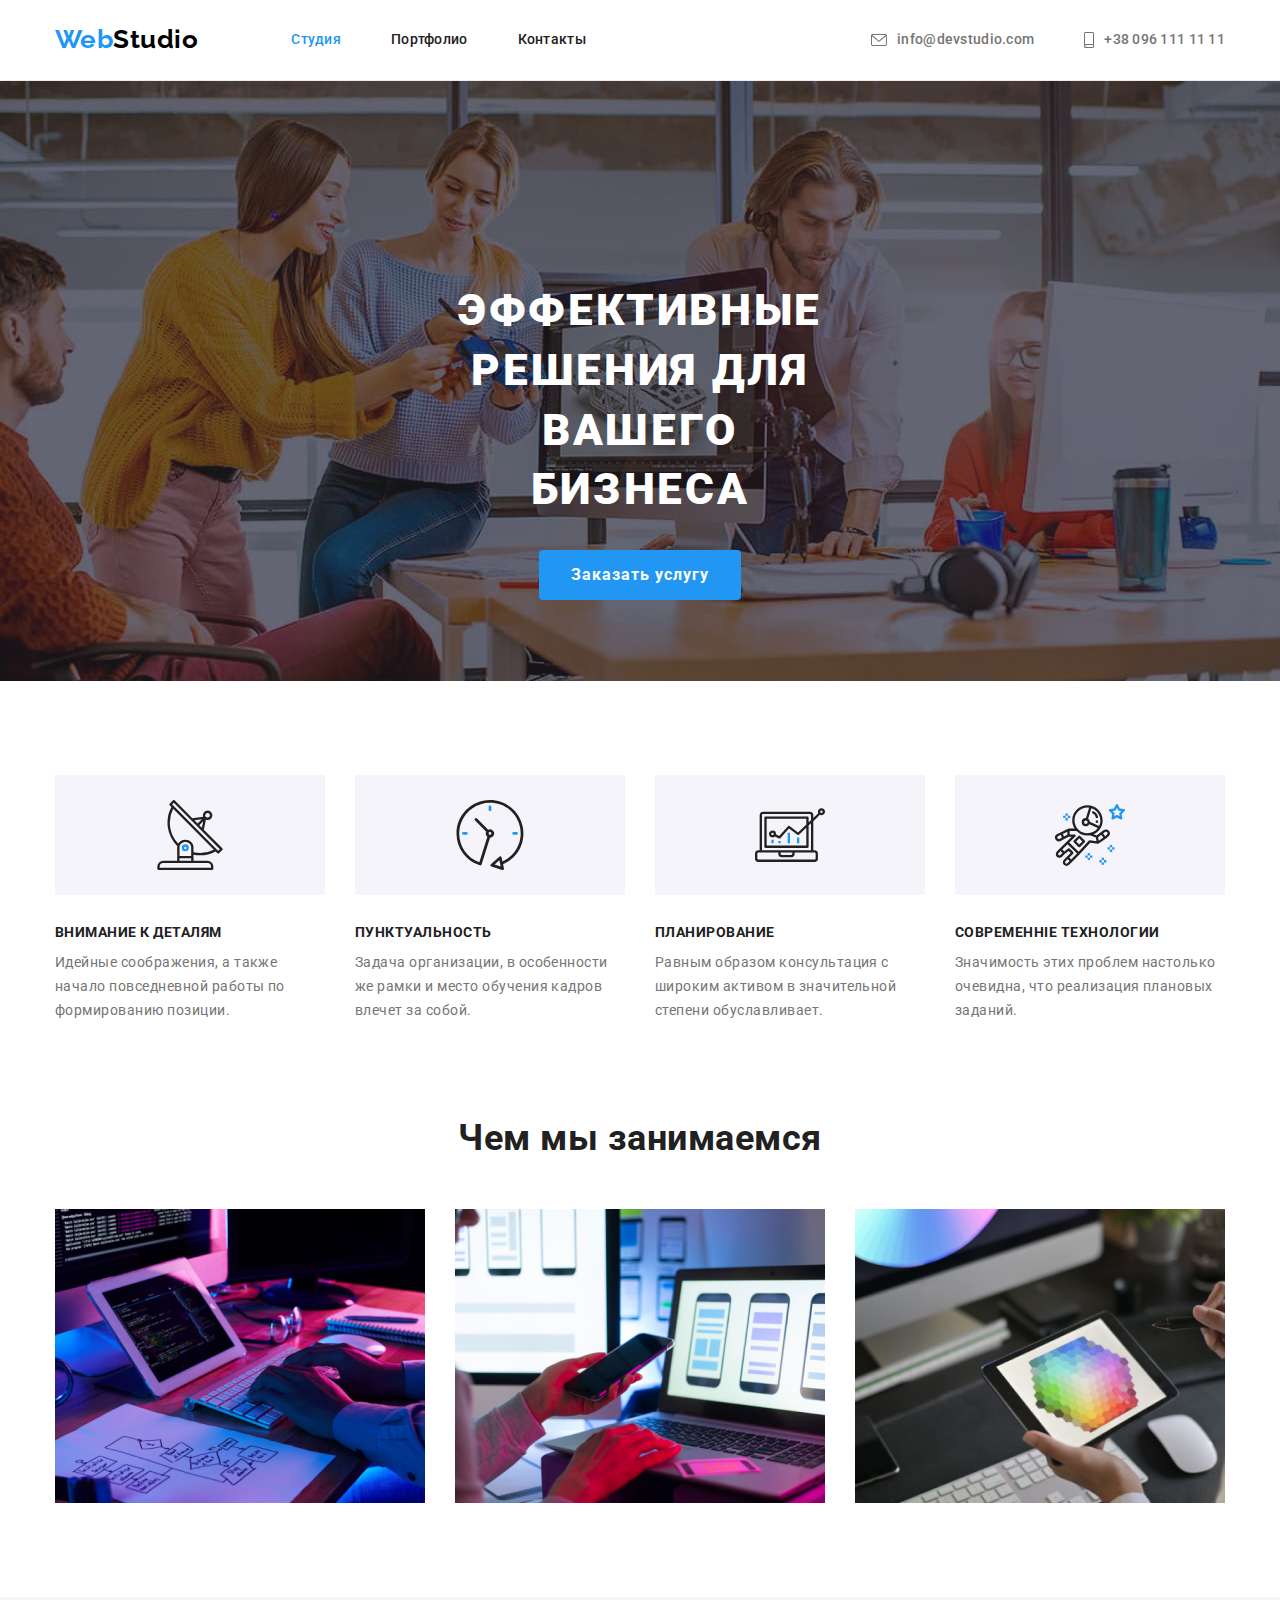
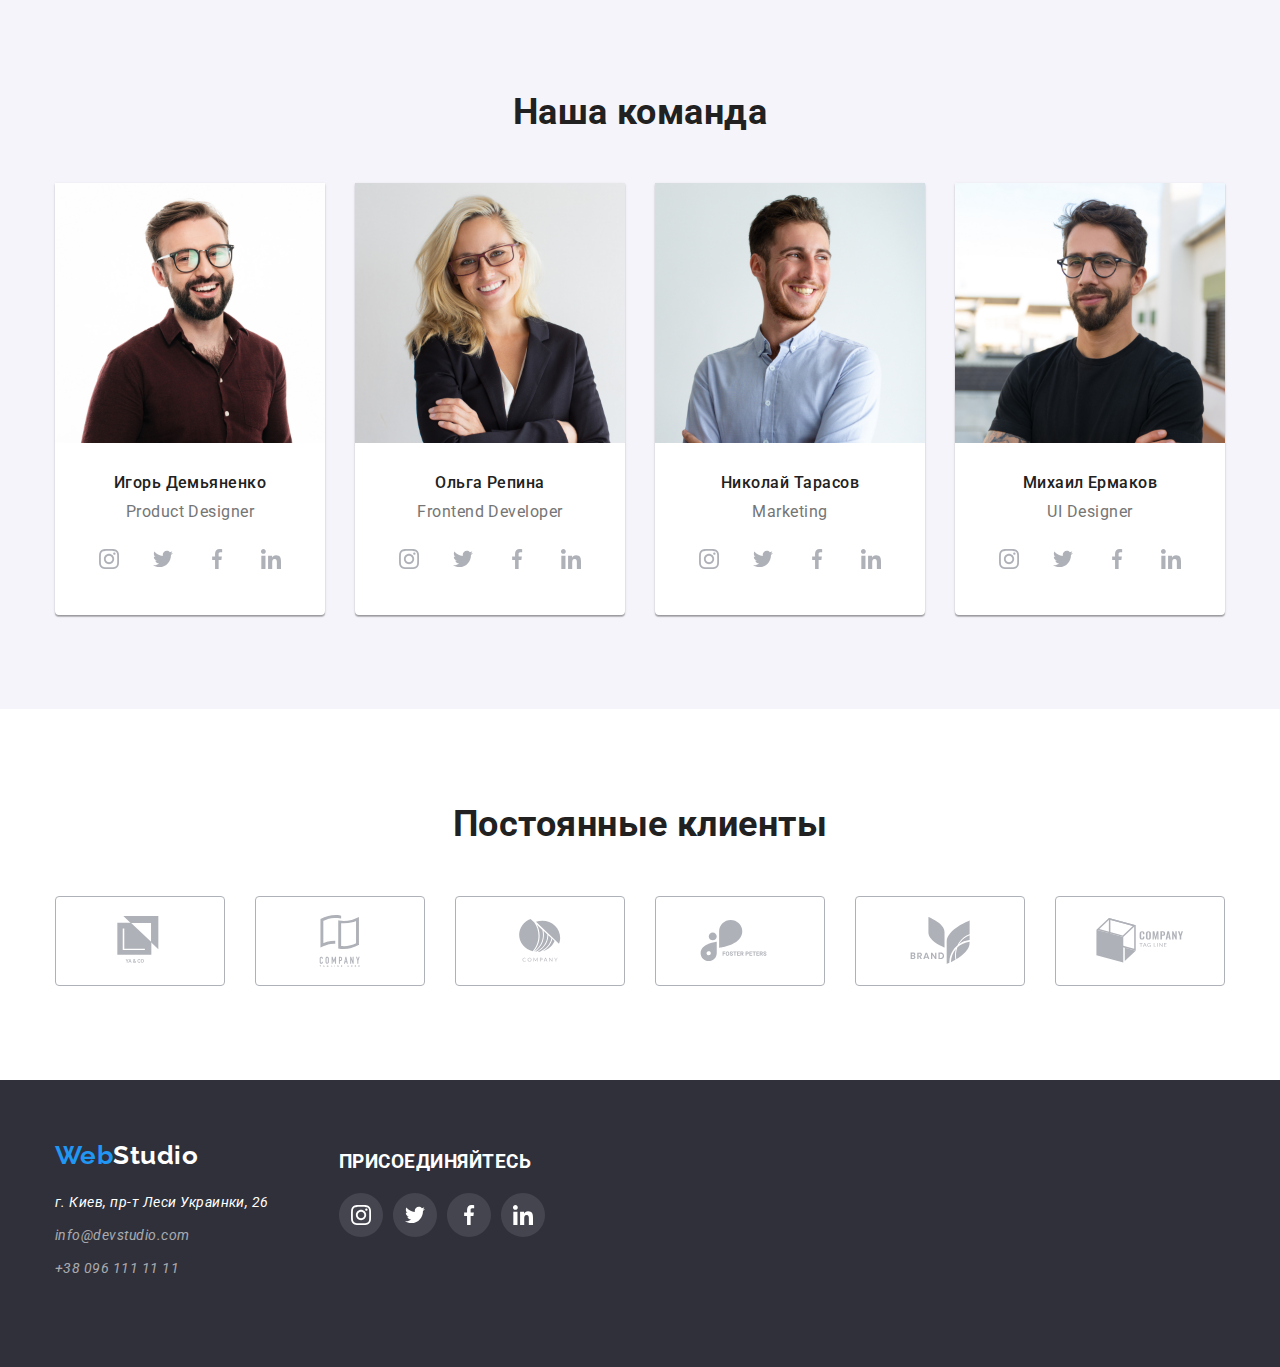
==== index.html @ f61e23d6 "Создал 5 домашку" ====
<!DOCTYPE html>
<html lang="ru">
  <head>
    <meta charset="UTF-8" />
    <meta name="viewport" content="width=device-width, initial-scale=1.0" />
    <title>Document</title>
    <link
      href="https://fonts.googleapis.com/css2?family=Raleway&family=Roboto:wght@400;500;700&display=swap"
      rel="stylesheet"
    />
    <link
      rel="stylesheet"
      href="https://cdnjs.cloudflare.com/ajax/libs/modern-normalize/1.0.0/modern-normalize.min.css"
    />
    <link rel="stylesheet" href="./css/style.css" />
  </head>
  <body>
    <!--header-->
    <header>
      <div class="container main-navigation">
        <nav class="main-nav">
          <a href="/" class="logo">
            Web<span class="logo-studio">Studio</span>
          </a>

          <ul class="header-nav">
            <li class="item">
              <a href="" class="link current">Студия</a>
            </li>
            <li class="item">
              <a href="./portfolio.html" class="link">Портфолио</a>
            </li>
            <li class="item">
              <a href="" class="link">Контакты</a>
            </li>
          </ul>
        </nav>
        <ul class="header-adress">
          <li class="item">
            <a href="mailto:info@devstudio.com">
              <svg class="mail-svg" width="16" height="12">
                <use href="./images/symbol-defs.svg#icon-mail"></use>
              </svg>
              info@devstudio.com</a
            >
          </li>
          <li class="item">
            <a href="tel:+380961111111">
              <svg class="tel-svg" width="10" height="16">
                <use href="./images/symbol-defs.svg#icon-smartphone"></use>
              </svg>
              +38 096 111 11 11</a
            >
          </li>
        </ul>
      </div>
    </header>

    <main>
      <!--block-hero-->
      <section class="section hero">
        <div class="overlay">
          <h1 class="hero-title">ЭФФЕКТИВНЫЕ РЕШЕНИЯ ДЛЯ ВАШЕГО БИЗНЕСА</h1>
          <a href="" class="button">Заказать услугу</a>
        </div>
      </section>

      <!--our-advantages-->
      <section class="section">
        <div class="container">
          <h2 class="is-hidden">Наши преимущества</h2>
          <ul class="advantages-title">
            <li class="item">
              <h3 class="title">ВНИМАНИЕ К ДЕТАЛЯМ</h3>
              <p class="lead">
                Идейные соображения, а также начало повседневной работы по
                формированию позиции.
              </p>
            </li>
            <li class="item clock-item">
              <h3 class="title">ПУНКТУАЛЬНОСТЬ</h3>
              <p class="lead">
                Задача организации, в особенности же рамки и место обучения
                кадров влечет за собой.
              </p>
            </li>
            <li class="item diagram-item">
              <h3 class="title">ПЛАНИРОВАНИЕ</h3>
              <p class="lead">
                Равным образом консультация с широким активом в значительной
                степени обуславливает.
              </p>
            </li>
            <li class="item astronaut-item">
              <h3 class="title">СОВРЕМЕННІЕ ТЕХНОЛОГИИ</h3>
              <p class="lead">
                Значимость этих проблем настолько очевидна, что реализация
                плановых заданий.
              </p>
            </li>
          </ul>
        </div>
      </section>

      <!--what-are-we-doing-->
      <section class="section">
        <div class="container">
          <h2 class="section-title">Чем мы занимаемся</h2>
          <ul class="list-img">
            <li class="item">
              <img
                src="./images/1.jpg"
                alt="Руки человека набирают код на клавиатуре"
                width="370"
              />
            </li>
            <li class="item">
              <img
                src="./images/2.jpg"
                alt="Человек за ноутбуком держит в руках телефон"
                width="370"
              />
            </li>
            <li class="item">
              <img
                src="./images/3.jpg"
                alt="Человек выбирает цвет на планшете"
                width="370"
              />
            </li>
          </ul>
        </div>
      </section>

      <!--our-team-->
      <section class="section our-team">
        <div class="container team">
          <h2 class="section-title">Наша команда</h2>
          <ul class="our-team">
            <li class="item">
              <img
                src="./images/team1.jpg"
                alt="Мужчина в очках и с бородой улыбается"
                width="270"
              />
              <h3 class="name">Игорь Демьяненко</h3>
              <p class="specialty">Product Designer</p>
              <ul class="social-list">
                <li class="social-item">
                  <a href="" class="social-link">
                    <svg class="link-icon" width="44" height="44">
                      <use href="./images/symbol-defs.svg#icon-instadram"></use>
                    </svg>
                  </a>
                </li>
                <li class="social-item">
                  <a href="" class="social-link">
                    <svg class="link-icon" width="44" height="44">
                      <use href="./images/symbol-defs.svg#icon-twitter"></use>
                    </svg>
                  </a>
                </li>
                <li class="social-item">
                  <a href="" class="social-link">
                    <svg class="link-icon" width="44" height="44">
                      <use href="./images/symbol-defs.svg#icon-faceboock"></use>
                    </svg>
                  </a>
                </li>
                <li class="social-item">
                  <a href="" class="social-link">
                    <svg class="link-icon" width="44" height="44">
                      <use href="./images/symbol-defs.svg#icon-linter"></use>
                    </svg>
                  </a>
                </li>
              </ul>
            </li>
            <li class="item">
              <img
                src="./images/team2.jpg"
                alt="Женщина в очках улыбается"
                width="270"
              />
              <h3 class="name">Ольга Репина</h3>
              <p class="specialty">Frontend Developer</p>
              <ul class="social-list">
                <li class="social-item">
                  <a href="" class="social-link">
                    <svg class="link-icon" width="44" height="44">
                      <use href="./images/symbol-defs.svg#icon-instadram"></use>
                    </svg>
                  </a>
                </li>
                <li class="social-item">
                  <a href="" class="social-link">
                    <svg class="link-icon" width="44" height="44">
                      <use href="./images/symbol-defs.svg#icon-twitter"></use>
                    </svg>
                  </a>
                </li>
                <li class="social-item">
                  <a href="" class="social-link">
                    <svg class="link-icon" width="44" height="44">
                      <use href="./images/symbol-defs.svg#icon-faceboock"></use>
                    </svg>
                  </a>
                </li>
                <li class="social-item">
                  <a href="" class="social-link">
                    <svg class="link-icon" width="44" height="44">
                      <use href="./images/symbol-defs.svg#icon-linter"></use>
                    </svg>
                  </a>
                </li>
              </ul>
            </li>
            <li class="item">
              <img
                src="./images/team3.jpg"
                alt="Мужчина улыбается"
                width="270"
              />
              <h3 class="name">Николай Тарасов</h3>
              <p class="specialty">Marketing</p>
              <ul class="social-list">
                <li class="social-item">
                  <a href="" class="social-link">
                    <svg class="link-icon" width="44" height="44">
                      <use href="./images/symbol-defs.svg#icon-instadram"></use>
                    </svg>
                  </a>
                </li>
                <li class="social-item">
                  <a href="" class="social-link">
                    <svg class="link-icon" width="44" height="44">
                      <use href="./images/symbol-defs.svg#icon-twitter"></use>
                    </svg>
                  </a>
                </li>
                <li class="social-item">
                  <a href="" class="social-link">
                    <svg class="link-icon" width="44" height="44">
                      <use href="./images/symbol-defs.svg#icon-faceboock"></use>
                    </svg>
                  </a>
                </li>
                <li class="social-item">
                  <a href="" class="social-link">
                    <svg class="link-icon" width="44" height="44">
                      <use href="./images/symbol-defs.svg#icon-linter"></use>
                    </svg>
                  </a>
                </li>
              </ul>
            </li>
            <li class="item">
              <img
                src="./images/team4.jpg"
                alt="Мужчина в очках и с бородой улыбается"
                width="270"
              />
              <h3 class="name">Михаил Ермаков</h3>
              <p class="specialty">UI Designer</p>
              <ul class="social-list">
                <li class="social-item">
                  <a href="" class="social-link">
                    <svg class="link-icon" width="44" height="44">
                      <use href="./images/symbol-defs.svg#icon-instadram"></use>
                    </svg>
                  </a>
                </li>
                <li class="social-item">
                  <a href="" class="social-link">
                    <svg class="link-icon" width="44" height="44">
                      <use href="./images/symbol-defs.svg#icon-twitter"></use>
                    </svg>
                  </a>
                </li>
                <li class="social-item">
                  <a href="" class="social-link">
                    <svg class="link-icon" width="44" height="44">
                      <use href="./images/symbol-defs.svg#icon-faceboock"></use>
                    </svg>
                  </a>
                </li>
                <li class="social-item">
                  <a href="" class="social-link">
                    <svg class="link-icon" width="44" height="44">
                      <use href="./images/symbol-defs.svg#icon-linter"></use>
                    </svg>
                  </a>
                </li>
              </ul>
            </li>
          </ul>
        </div>
      </section>

      <section class="section">
        <div class="container">
          <h2 class="section-title">Постоянные клиенты</h2>
          <ul class="client-list">
            <li class="client-item">
              <a href="" class="client-link">
                <svg class="client-icon" widht="45" height="50">
                  <use href="./images/symbol-defs.svg#icon-logo-1"></use>
                </svg>
              </a>
            </li>
            <li class="client-item">
              <a href="" class="client-link">
                <svg class="client-icon" widht="40" height="52">
                  <use href="./images/symbol-defs.svg#icon-logo-2"></use>
                </svg>
              </a>
            </li>
            <li class="client-item">
              <a href="" class="client-link">
                <svg class="client-icon" widht="41" height="43">
                  <use href="./images/symbol-defs.svg#icon-logo-3"></use>
                </svg>
              </a>
            </li>
            <li class="client-item">
              <a href="" class="client-link">
                <svg class="client-icon" widht="80" height="42">
                  <use href="./images/symbol-defs.svg#icon-logo-4"></use>
                </svg>
              </a>
            </li>
            <li class="client-item">
              <a href="" class="client-link">
                <svg class="client-icon" widht="59" height="47">
                  <use href="./images/symbol-defs.svg#icon-logo-5"></use>
                </svg>
              </a>
            </li>
            <li class="client-item">
              <a href="" class="client-link">
                <svg class="client-icon" widht="90" height="45">
                  <use href="./images/symbol-defs.svg#icon-logo-6"></use>
                </svg>
              </a>
            </li>
          </ul>
        </div>
      </section>
    </main>

    <!--footer-->
    <footer>
      <div class="container footer">
        <div class="container-adress-footer">
           <a href="/" class="logo-footer">
          Web<span class="studio-footer">Studio</span>
          </a>
          <address>
          <ul class="adress-title">
            <li class="location"><p>г. Киев, пр-т Леси Украинки, 26</p></li>
            <li>
              <a href="mailto:info@devstudio.com" class="link"
                >info@devstudio.com</a
              >
            </li>
            <li>
              <a href="tel:+380961111111" class="link">+38 096 111 11 11</a>
            </li>
          </ul>
        </div>
        <div class="container-list-footer">
          <h3 class="title footer">ПРИСОЕДИНЯЙТЕСЬ</h3>
          <ul class="social-list footer">
            <li class="social-item">
              <a href="" class="social-link">
                <svg class="link-icon footer" width="44" height="44">
                  <use href="./images/symbol-defs.svg#icon-instadram"></use>
                </svg>
              </a>
            </li>
            <li class="social-item">
              <a href="" class="social-link">
                <svg class="link-icon footer" width="44" height="44">
                  <use href="./images/symbol-defs.svg#icon-twitter"></use>
                </svg>
              </a>
            </li>
            <li class="social-item">
              <a href="" class="social-link">
                <svg class="link-icon footer" width="44" height="44">
                  <use href="./images/symbol-defs.svg#icon-faceboock"></use>
                </svg>
              </a>
            </li>
            <li class="social-item">
              <a href="" class="social-link">
                <svg class="link-icon footer" width="44" height="44">
                  <use href="./images/symbol-defs.svg#icon-linter"></use>
                </svg>
              </a>
            </li>
          </ul>
        </div>
       
          
        </address>
      </div>
    </footer>
  </body>
</html>
---- css/style.css ----
:root {
  --title-text-color: #212121;
  --primary-text-color: #757575;
  --accent-color: #2196f3;
  --studio-text: #000000;
  --white-text: #ffffff;
  --bg-button-portfolio: #f5f4fa;
}
body {
  background-color: var(--white-text);
  font-family: roboto, sans-serif;
  letter-spacing: 0.03em;
}
h1,
h2,
h3,
p {
  margin: 0;
  padding: 0;
}
img {
  display: block;
  max-width: 100%;
  height: auto;
}

/* цвет основного текста #212121 */
/* цвет дополнительного текста #757575 */
/* белый текст #FFFFFF */
/* акцент-синий текст #2196F3 */

.container {
  width: 1200px;
  margin: 0 auto;
  padding-left: 15px;
  padding-right: 15px;
}

.logo {
  color: var(--accent-color);
  font-weight: 700;
  font-family: Raleway, sans-serif;
  font-size: 26px;
  line-height: 1.2;
  text-decoration: none;
}
.logo-studio {
  color: var(--studio-text);
}
ul {
  list-style: none;
  padding: 0;
  margin: 0;
}
.header-nav {
  display: flex;
  margin-left: 93px;
}
.header-nav .item + .item {
  margin-left: 50px;
}
.header-nav a {
  display: block;
  padding-top: 32px;
  padding-bottom: 32px;

  color: var(--title-text-color);

  font-weight: 500;
  font-size: 14px;
  line-height: 1.14;
  letter-spacing: 0.02em;
  text-decoration: none;
}
.header-nav a:hover,
.header-nav a:focus {
  color: var(--accent-color);
}
.header-nav .link.current {
  color: var(--accent-color);
}
.header-adress {
  display: flex;
  margin-left: auto;
}

.header-adress .item + .item {
  margin-left: 50px;
}

.mail-svg {
  fill: currentColor;
  margin-right: 10px;
}
.tel-svg {
  fill: currentColor;
  margin-right: 10px;
}

.header-adress a {
  display: flex;
  align-items: center;
  padding-top: 32px;
  padding-bottom: 32px;

  color: var(--primary-text-color);
  font-weight: 500;

  font-size: 14px;
  line-height: 1.14;
  letter-spacing: 0.02em;
  text-decoration: none;
}
.header-adress a:hover,
.header-adress a:focus {
  color: var(--accent-color);
}

.main-navigation {
  display: flex;
  align-items: center;
  justify-content: center;
}
header {
  border-bottom: 1px solid #ececec;
}

.main-nav {
  display: flex;
  align-items: center;
  justify-content: center;
}

.overlay {
  max-width: 1600px;
  height: 600px;
  margin-left: auto;
  margin-right: auto;
  /* background-color: #c4c4c4; */
  background-image: linear-gradient(
      to right,
      rgba(47, 48, 58, 0.4),
      rgba(47, 48, 58, 0.4)
    ),
    url(../images/overlay.jpg), linear-gradient(to right, #c4c4c4, #c4c4c4);
  background-position: center;
  background-size: cover;
  background-repeat: no-repeat;
  padding: 200px 452px;
}

.hero {
  text-align: center;
}
.hero-title {
  color: var(--white-text);
  font-weight: 900;
  font-size: 44px;
  line-height: 1.36;
  text-align: center;
  letter-spacing: 0.06em;

  margin-top: 0px;
  margin-bottom: 30px;
}
.section-title {
  color: var(--title-text-color);
  font-weight: 700;
  font-size: 36px;
  line-height: 1.17;
  text-align: center;
  margin-bottom: 50px;
}
.section-title.centered {
  text-align: center;
}
.section {
  margin-bottom: 94px;
}

.section.our-team {
  background-color: var(--bg-button-portfolio);
  padding-top: 94px;
  padding-bottom: 94px;
  margin-bottom: 94px;
}

.advantages-title {
  display: flex;
}
.is-hidden {
  display: none;
}

.advantages-title .item {
  width: calc((100% - 3 * 30px) / 4);
  margin-right: 30px;
}

.advantages-title .item:last-child {
  margin-right: 0;
}
.advantages-title .item::before {
  content: "";
  display: block;

  height: 120px;
  background-image: url(../images/Group.svg);
  /* background-size: contain; */
  background-repeat: no-repeat;
  background-position: center;
  background-color: var(--bg-button-portfolio);

  margin-bottom: 30px;
}
.advantages-title .clock-item::before {
  background-image: url(../images/clock\ 1.svg);
}
.advantages-title .diagram-item::before {
  background-image: url(../images/diagram\ 1.svg);
}
.advantages-title .astronaut-item::before {
  background-image: url(../images/astronaut\ 1.svg);
}
.advantages-title .title {
  color: var(--title-text-color);
  font-weight: 700;
  font-size: 14px;
  line-height: 1.14;
  margin-bottom: 10px;
}
.advantages-title .lead {
  color: var(--primary-text-color);
  font-weight: 400;
  font-size: 14px;
  line-height: 1.71;
}
.list-img {
  display: flex;
  justify-content: space-between;
}

.list-img .item {
  width: calc((100% -60px) / 3);
  margin-right: 30px;
}

.list-img .item:last-child {
  margin-right: 0px;
}

/* our-team */
.our-team {
  display: flex;
}

.our-team .item {
  width: calc((100% - 3 * 30px) / 4);
  margin-right: 30px;
  background-color: var(--white-text);
  border-radius: 0px 0px 4px 4px;
  box-shadow: 0px 1px 3px rgba(0, 0, 0, 0.12), 0px 1px 1px rgba(0, 0, 0, 0.14),
    0px 2px 1px rgba(0, 0, 0, 0.2);
}

.our-team .item:last-child {
  margin-right: 0px;
}

.our-team .name {
  color: var(--title-text-color);
  font-weight: 500;
  font-size: 16px;
  line-height: 1.19;
  text-align: center;

  margin-top: 30px;
  margin-bottom: 10px;
}
.our-team .specialty {
  color: var(--primary-text-color);
  font-weight: 400;
  font-size: 16px;
  line-height: 1.19;
  text-align: center;
}
.social-list {
  display: flex;
  justify-content: center;
  margin-top: 16px;
  margin-bottom: 30px;
}

.link-icon {
  --color3: var(--white-text);
  --color4: #afb1b8;
}
.link-icon:hover {
  --color3: var(--accent-color);
  --color4: var(--white-text);
}

.social-item:not(:last-child) {
  margin-right: 10px;
}

/* client */

.client-list {
  display: flex;
  justify-content: center;
}
.client-link {
  width: 170px;
  height: 90px;
  border: 1px solid #afb1b8;
  border-radius: 4px;

  display: flex;
  justify-content: center;
  align-items: center;
}

.client-item:not(:last-child) {
  margin-right: 30px;
}
.client-icon {
  fill: #afb1b8;
}
.client-link:hover .client-icon {
  fill: var(--accent-color);
}
.client-link:hover {
  border: 1px solid var(--accent-color);
}

/* button */
.button {
  background-color: var(--accent-color);
  color: var(--white-text);

  display: inline-block;
  border-radius: 4px;
  padding: 10px 32px;
  min-width: 200px;
  text-align: center;

  font-family: inherit;
  font-weight: 700;
  font-size: 16px;
  line-height: 1.88;
  letter-spacing: 0.06em;
  text-decoration: none;
}

/* Портфолио */
.card-item {
  margin-top: 94px;
}

.button-portfolio {
  display: flex;
  align-items: center;
  justify-content: center;
  padding-bottom: 16px;
  margin-bottom: 34px;
}
.button-portfolio .item {
  margin-right: 8px;
}

.button-portfolio .item:last-child {
  margin-right: 0px;
}

.card-link .card-img {
  padding: 24px 20px;
}

.button-portfolio button {
  background-color: var(--bg-button-portfolio);
  color: var(--title-text-color);

  display: inline-block;
  border-radius: 4px;
  padding: 5px 22px;
  min-width: 73px;
  text-align: center;
  border: 1px solid transparent;

  letter-spacing: 0.03em;
  font-family: inherit;
  font-weight: 500;
  font-size: 16px;
  line-height: 1.63;
  text-decoration: none;
  text-align: center;
}

.button-portfolio button:hover,
.button-portfolio button:focus {
  background-color: var(--accent-color);
  color: var(--white-text);
  cursor: pointer;
}

.card-link h2 {
  color: var(--title-text-color);
  font-weight: 700;
  font-size: 18px;
  line-height: 2;
  letter-spacing: 0.06em;
}
.card-link p {
  color: var(--primary-text-color);
  font-weight: 400;
  font-size: 16px;
  line-height: 1.88;
}
.card-link a {
  text-decoration: none;
}

.card-link {
  display: flex;
  flex-wrap: wrap;
  margin: -15px;
}
.card-link .item {
  /* width: calc((100% - 60px) / 3); */
  width: 370px;
  margin: 15px;
  background: #ffffff;
  border: 1px solid #eeeeee;
  box-sizing: border-box;
}
.card-link .item:hover {
  box-shadow: 0px 1px 1px rgba(0, 0, 0, 0.12), 0px 4px 4px rgba(0, 0, 0, 0.06),
    1px 4px 6px rgba(0, 0, 0, 0.16);
}
/* footer */
footer {
  background-color: #2f303a;
}
.container.footer {
  display: flex;
  /* justify-content: center; */
  padding-top: 60px;
  padding-bottom: 60px;
}
.container-list-footer {
  margin: 12px 0 36px 70px;
}

.title.footer {
  color: var(--white-text);
  margin-bottom: 20px;
}
.link-icon.footer {
  --color3: rgba(255, 255, 255, 0.1);
  --color4: var(--white-text);
}
.link-icon.footer:hover {
  --color3: var(--accent-color);
  --color4: var(--white-text);
}
.logo-footer {
  color: var(--accent-color);
  font-family: Raleway, sans-serif;
  text-decoration: none;
  font-weight: 700;
  font-size: 26px;
  line-height: 1.2;

  display: inline-block;
  margin-bottom: 20px;
}
.studio-footer {
  color: var(--white-text);
}
.adress-title .location {
  color: var(--white-text);
  text-decoration: none;
  font-weight: 400;
  font-size: 14px;
  line-height: 1.71;
}
.adress-title .link {
  color: rgba(255, 255, 255, 0.6);
  text-decoration: none;
  font-weight: 400;
  font-size: 14px;
  line-height: 1.71;

  margin-top: 9px;
  display: inline-block;
}
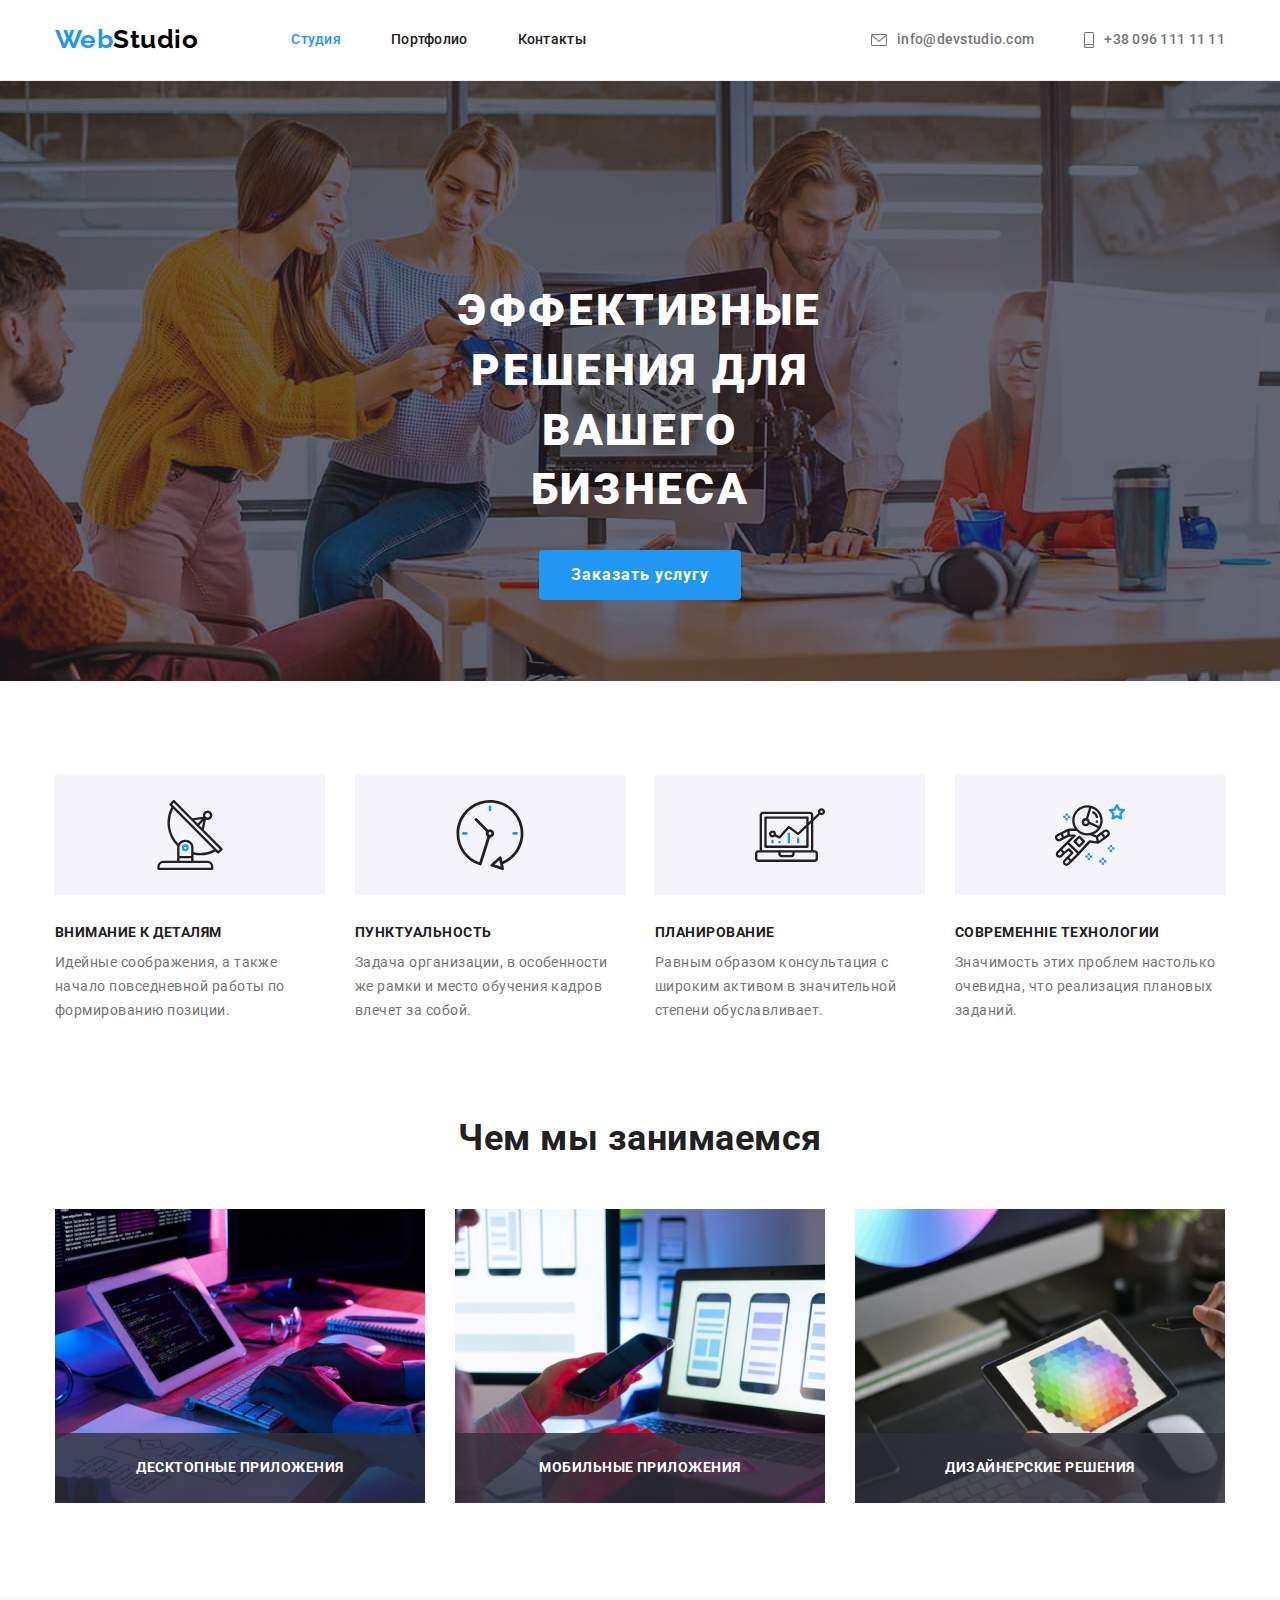
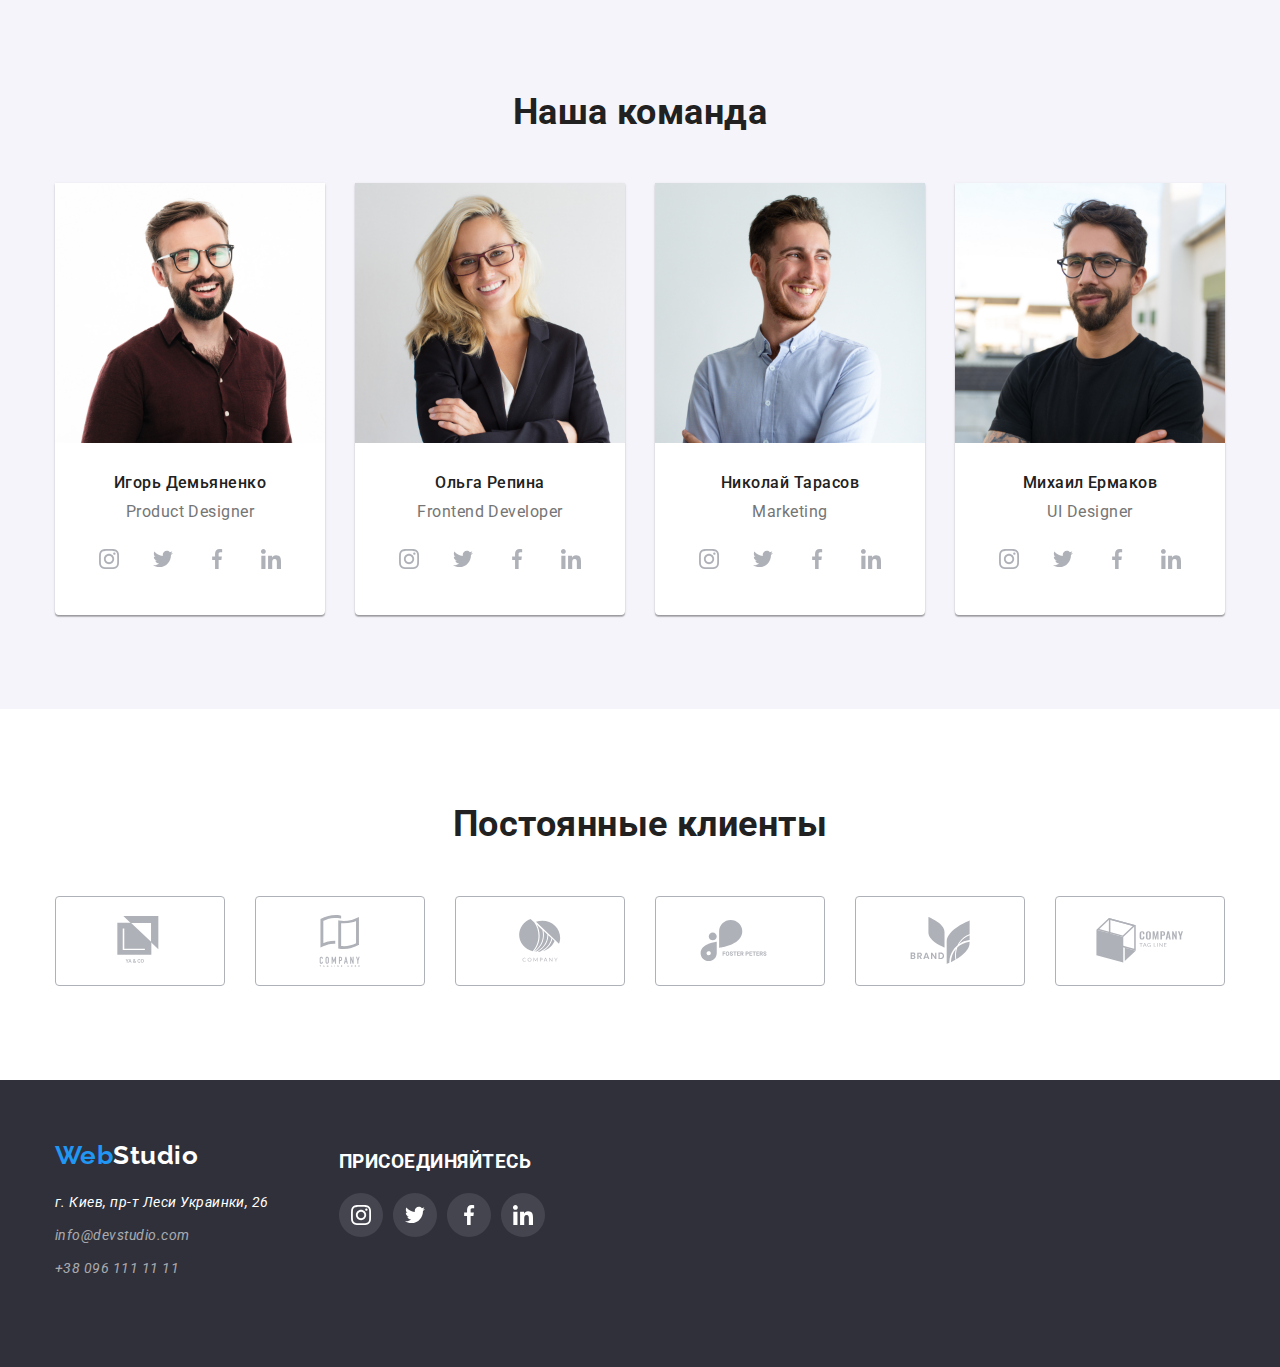
==== commit e68c1f52: "подписал карточки занятий" ====
--- a/index.html
+++ b/index.html
@@ -113,6 +113,9 @@
                 alt="Руки человека набирают код на клавиатуре"
                 width="370"
               />
+              <div class="container-img">
+                <h3 class="title img">Десктопные приложения</h3>
+              </div>
             </li>
             <li class="item">
               <img
@@ -120,6 +123,9 @@
                 alt="Человек за ноутбуком держит в руках телефон"
                 width="370"
               />
+              <div class="container-img">
+                <h3 class="title img">Мобильные приложения</h3>
+              </div>
             </li>
             <li class="item">
               <img
@@ -127,6 +133,9 @@
                 alt="Человек выбирает цвет на планшете"
                 width="370"
               />
+              <div class="container-img">
+                <h3 class="title img">Дизайнерские решения</h3>
+              </div>
             </li>
           </ul>
         </div>
--- a/css/style.css
+++ b/css/style.css
@@ -18,6 +18,7 @@
   margin: 0;
   padding: 0;
 }
+
 img {
   display: block;
   max-width: 100%;
@@ -243,10 +244,29 @@
 .list-img .item {
   width: calc((100% -60px) / 3);
   margin-right: 30px;
+  position: relative;
 }
 
 .list-img .item:last-child {
   margin-right: 0px;
+}
+.container-img {
+  background-color: rgba(47, 48, 58, 0.8);
+  display: block;
+  padding-top: 27px;
+  padding-bottom: 27px;
+
+  position: absolute;
+  right: 0;
+  bottom: 0;
+  left: 0;
+}
+.title.img {
+  font-size: 14px;
+  line-height: 1.14em;
+  text-align: center;
+  color: var(--white-text);
+  text-transform: uppercase;
 }
 
 /* our-team */
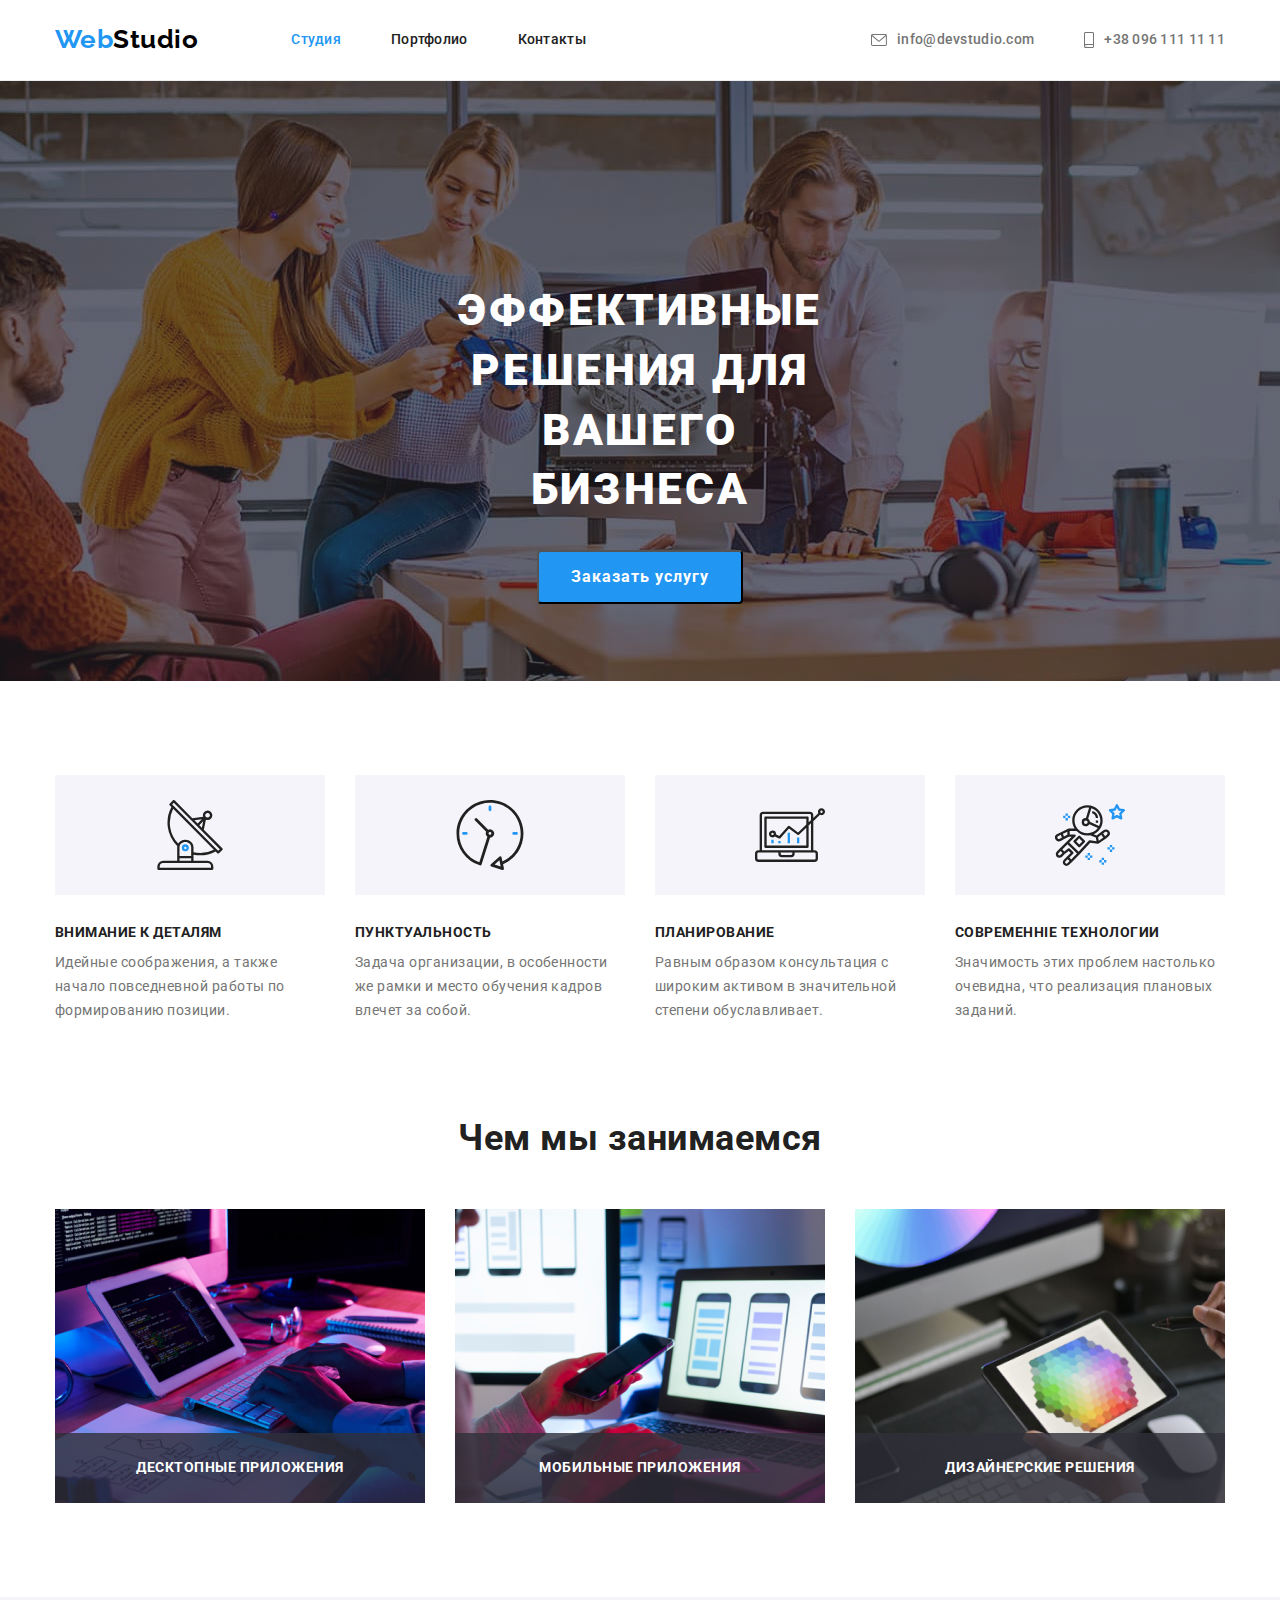
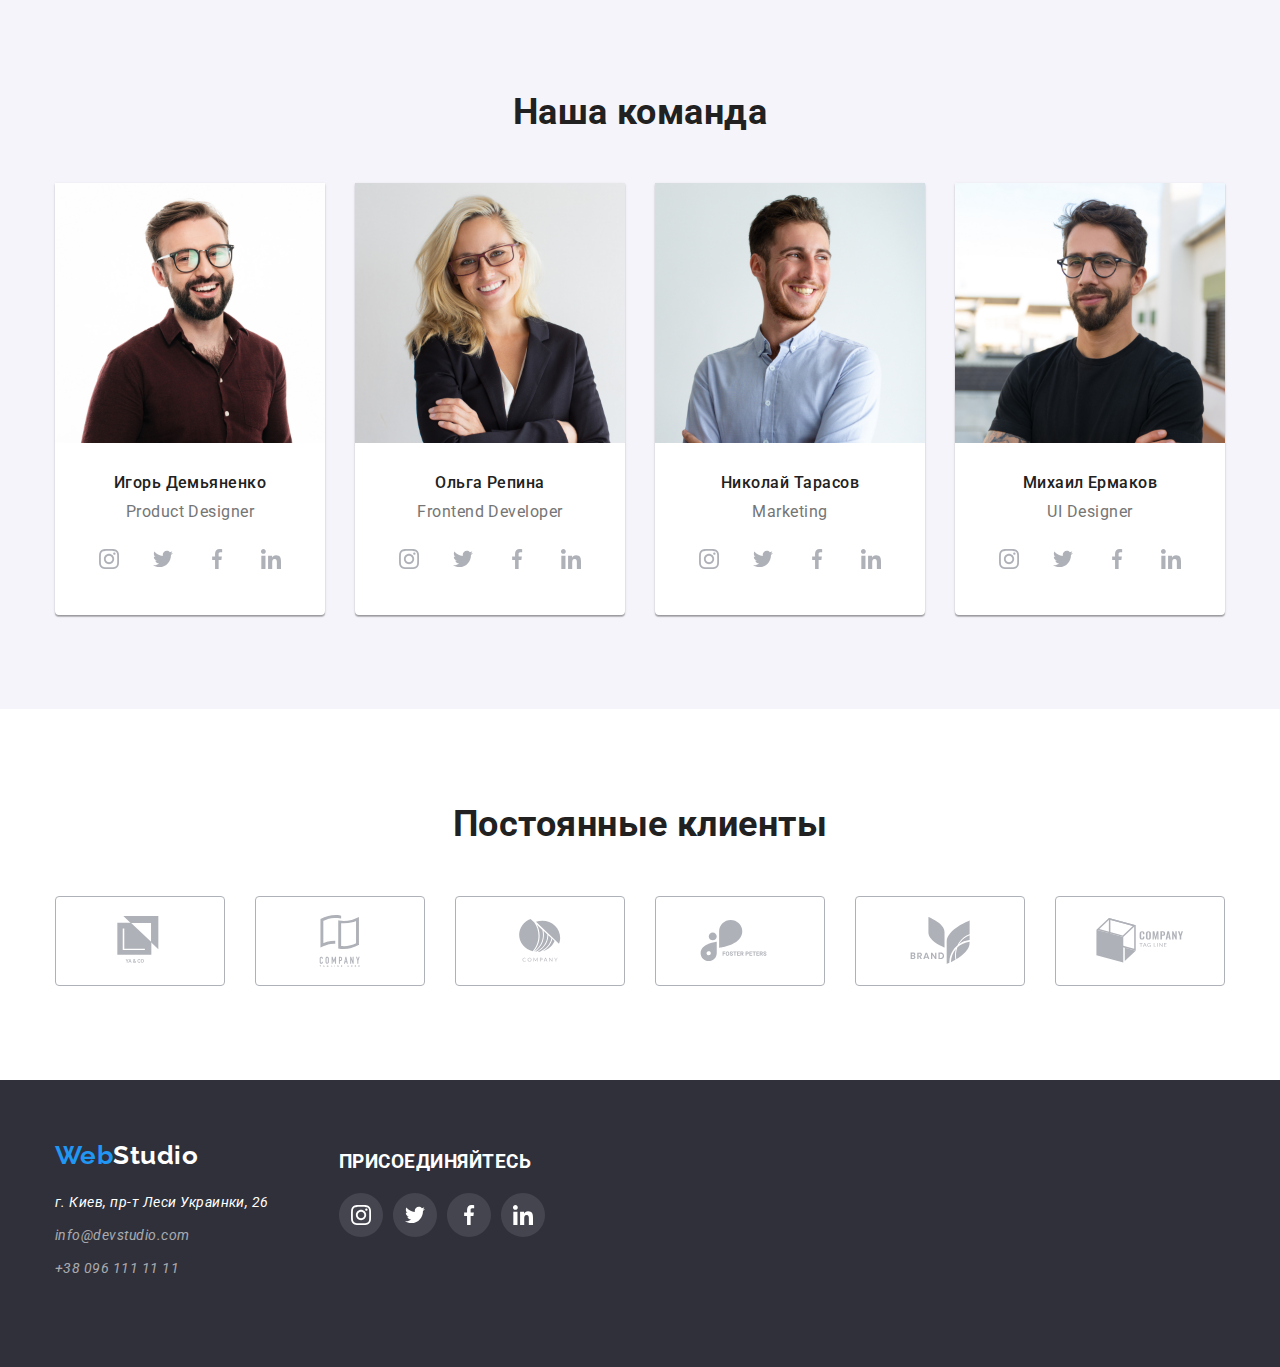
==== commit f6850d9d: "Исправил модалку" ====
--- a/index.html
+++ b/index.html
@@ -61,7 +61,8 @@
       <section class="section hero">
         <div class="overlay">
           <h1 class="hero-title">ЭФФЕКТИВНЫЕ РЕШЕНИЯ ДЛЯ ВАШЕГО БИЗНЕСА</h1>
-          <a href="" class="button">Заказать услугу</a>
+          <button class="button" data-modal-open>Заказать услугу</button>
+          
         </div>
       </section>
 
@@ -415,5 +416,12 @@
         </address>
       </div>
     </footer>
+    <div class="backdrop is-is-hidden" data-modal>
+      <div class="modal">
+        <button data-modal-close>Закрыть</button>
+      </div>
+    </div>
+    <script src="./js/modal.js">
+    </script>
   </body>
 </html>
--- a/css/style.css
+++ b/css/style.css
@@ -372,6 +372,9 @@
   letter-spacing: 0.06em;
   text-decoration: none;
 }
+.button:hover {
+  cursor: pointer;
+}
 
 /* Портфолио */
 .card-item {
@@ -515,3 +518,32 @@
   margin-top: 9px;
   display: inline-block;
 }
+
+/* модальное окно */
+
+.backdrop {
+  position: fixed;
+  top: 0;
+  left: 0;
+  width: 100%;
+  height: 100%;
+  background-color: rgba(0, 0, 0, 0.2);
+}
+.backdrop.is-is-hidden {
+  opacity: 0;
+  pointer-events: none;
+}
+.modal {
+  position: relative;
+  top: 50%;
+  left: 50%;
+  transform: translate(-50%, -50%);
+
+  width: 528px;
+  height: 581px;
+
+  background: var(--white-text);
+  box-shadow: 0px 1px 3px rgba(0, 0, 0, 0.12), 0px 1px 1px rgba(0, 0, 0, 0.14),
+    0px 2px 1px rgba(0, 0, 0, 0.2);
+  border-radius: 4px;
+}
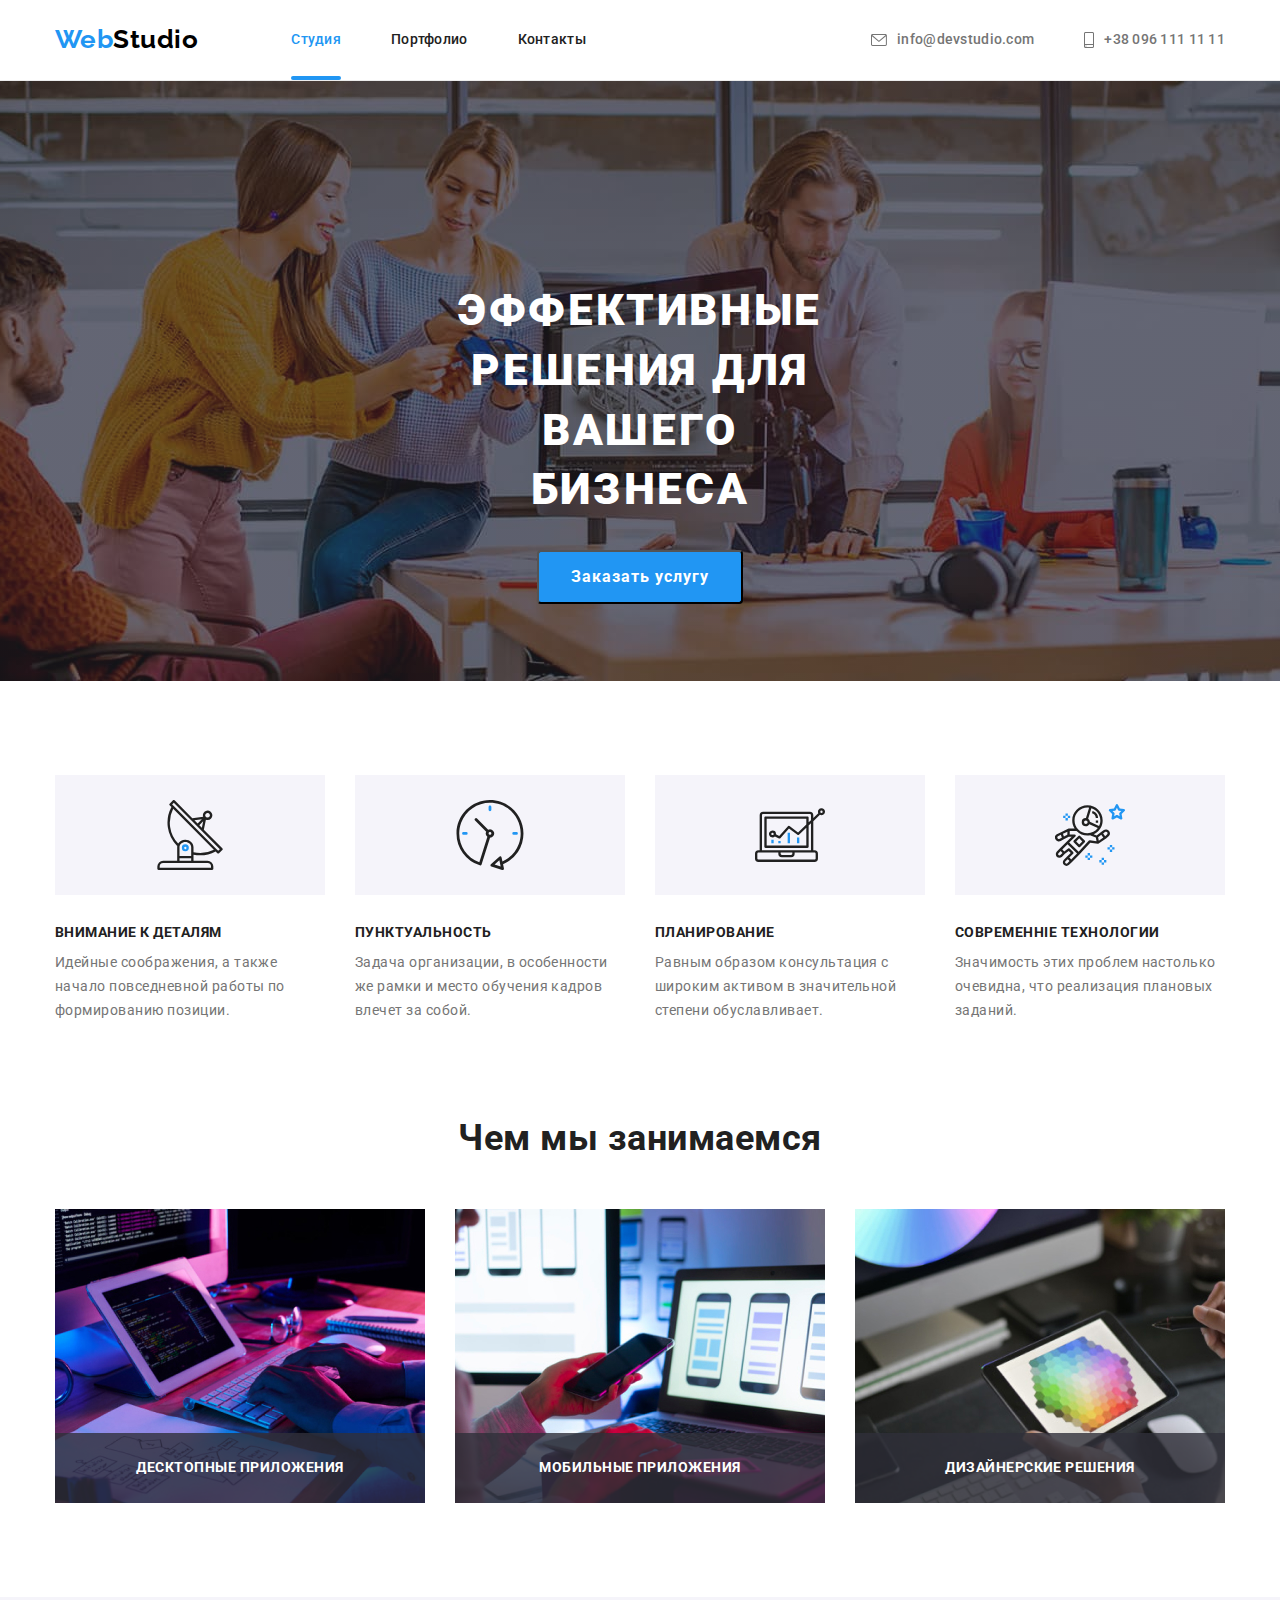
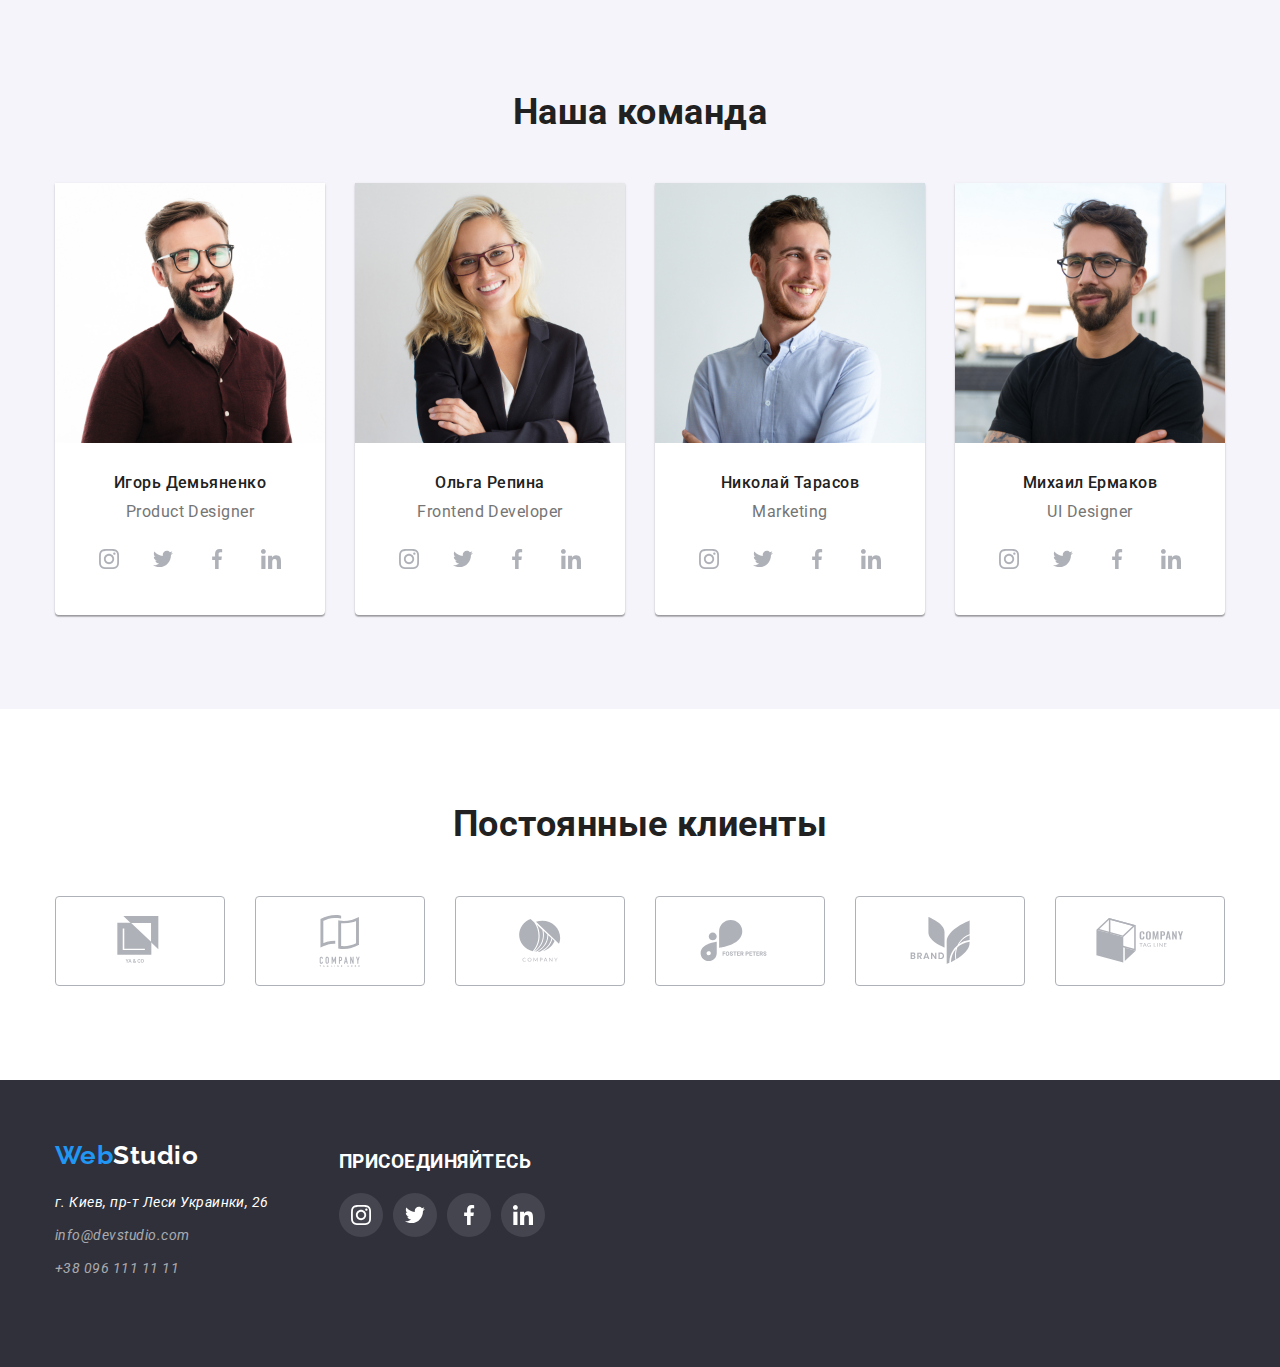
==== commit 5d7e7aa6: "закончил модалку" ====
--- a/index.html
+++ b/index.html
@@ -418,7 +418,11 @@
     </footer>
     <div class="backdrop is-is-hidden" data-modal>
       <div class="modal">
-        <button data-modal-close>Закрыть</button>
+        <button class="button-close" data-modal-close>
+          <svg class="close-icon" widht="30" height="30">
+                  <use href="./images/symbol-defs.svg#icon-close"></use>
+                </svg>
+        </button>
       </div>
     </div>
     <script src="./js/modal.js">
--- a/css/style.css
+++ b/css/style.css
@@ -72,6 +72,9 @@
   line-height: 1.14;
   letter-spacing: 0.02em;
   text-decoration: none;
+
+  transition: color 250ms cubic-bezier(0.4, 0, 0.2, 1);
+  position: relative;
 }
 .header-nav a:hover,
 .header-nav a:focus {
@@ -80,6 +83,27 @@
 .header-nav .link.current {
   color: var(--accent-color);
 }
+
+.header-nav .link::after {
+  content: "";
+  display: block;
+  position: absolute;
+  left: 0;
+  bottom: 0;
+
+  width: 100%;
+  height: 4px;
+  background-color: var(--accent-color);
+  border-radius: 2px;
+
+  transform: scaleX(0);
+  transition: transform 250ms cubic-bezier(0.4, 0, 0.2, 1);
+}
+
+.header-nav .link.current::after {
+  transform: scaleX(1);
+}
+
 .header-adress {
   display: flex;
   margin-left: auto;
@@ -111,6 +135,7 @@
   line-height: 1.14;
   letter-spacing: 0.02em;
   text-decoration: none;
+  transition: color 250ms cubic-bezier(0.4, 0, 0.2, 1);
 }
 .header-adress a:hover,
 .header-adress a:focus {
@@ -314,6 +339,9 @@
 .link-icon {
   --color3: var(--white-text);
   --color4: #afb1b8;
+
+  /* transition: all 250ms cubic-bezier(0.4, 0, 0.2, 1); */
+  /* fill 500ms cubic-bezier(0.4, 0, 0.2, 1); */
 }
 .link-icon:hover {
   --color3: var(--accent-color);
@@ -346,6 +374,9 @@
 }
 .client-icon {
   fill: #afb1b8;
+
+  transition: fill 250ms cubic-bezier(0.4, 0, 0.2, 1),
+    border 250ms cubic-bezier(0.4, 0, 0.2, 1);
 }
 .client-link:hover .client-icon {
   fill: var(--accent-color);
@@ -371,6 +402,8 @@
   line-height: 1.88;
   letter-spacing: 0.06em;
   text-decoration: none;
+
+  transition: cursor 250ms cubic-bezier(0.4, 0, 0.2, 1);
 }
 .button:hover {
   cursor: pointer;
@@ -418,6 +451,9 @@
   line-height: 1.63;
   text-decoration: none;
   text-align: center;
+  transition: background-color 250ms cubic-bezier(0.4, 0, 0.2, 1),
+    color 250ms cubic-bezier(0.4, 0, 0.2, 1),
+    cursor 250ms cubic-bezier(0.4, 0, 0.2, 1);
 }
 
 .button-portfolio button:hover,
@@ -456,11 +492,43 @@
   background: #ffffff;
   border: 1px solid #eeeeee;
   box-sizing: border-box;
+
+  transition: box-shadow 250ms cubic-bezier(0.4, 0, 0.2, 1);
 }
 .card-link .item:hover {
   box-shadow: 0px 1px 1px rgba(0, 0, 0, 0.12), 0px 4px 4px rgba(0, 0, 0, 0.06),
     1px 4px 6px rgba(0, 0, 0, 0.16);
 }
+.card-container {
+  position: relative;
+  overflow: hidden;
+}
+
+.overlay-container {
+  position: absolute;
+  top: 0;
+  left: 0;
+  width: 100%;
+  height: 100%;
+
+  padding: 63px 24px;
+  background: rgba(33, 150, 243, 0.9);
+
+  transform: translateY(100%);
+  transition: transform 250ms cubic-bezier(0.4, 0, 0.2, 1);
+}
+.card-link .item:hover .overlay-container {
+  transform: translateY(0);
+}
+.card-link .overlay-text {
+  font-style: normal;
+  font-weight: normal;
+  font-size: 18px;
+  line-height: 1.56;
+
+  color: var(--white-text);
+}
+
 /* footer */
 footer {
   background-color: #2f303a;
@@ -528,22 +596,56 @@
   width: 100%;
   height: 100%;
   background-color: rgba(0, 0, 0, 0.2);
+
+  opacity: 1;
+  transition: opacity 250ms cubic-bezier(0.4, 0, 0.2, 1);
 }
 .backdrop.is-is-hidden {
   opacity: 0;
   pointer-events: none;
 }
+
+.backdrop.is-is-hidden .modal {
+  transform: translate(-50%, -50%) scale(0.8);
+}
+
 .modal {
   position: relative;
   top: 50%;
   left: 50%;
-  transform: translate(-50%, -50%);
 
   width: 528px;
   height: 581px;
+
+  transform: translate(-50%, -50%) scale(1);
+  transition: transform 250ms cubic-bezier(0.4, 0, 0.2, 1);
 
   background: var(--white-text);
   box-shadow: 0px 1px 3px rgba(0, 0, 0, 0.12), 0px 1px 1px rgba(0, 0, 0, 0.14),
     0px 2px 1px rgba(0, 0, 0, 0.2);
   border-radius: 4px;
 }
+
+.button-close {
+  position: absolute;
+  top: 0;
+  right: 0;
+  margin: 8px;
+  padding: 0;
+  display: flex;
+  justify-content: center;
+  align-items: center;
+
+  height: 30px;
+  width: 30px;
+  border: none;
+  border-radius: 50%;
+  transition: cursor 250ms cubic-bezier(0.4, 0, 0.2, 1);
+}
+.button-close:hover {
+  cursor: pointer;
+}
+.close-icon {
+  height: 100%;
+  width: 100%;
+}
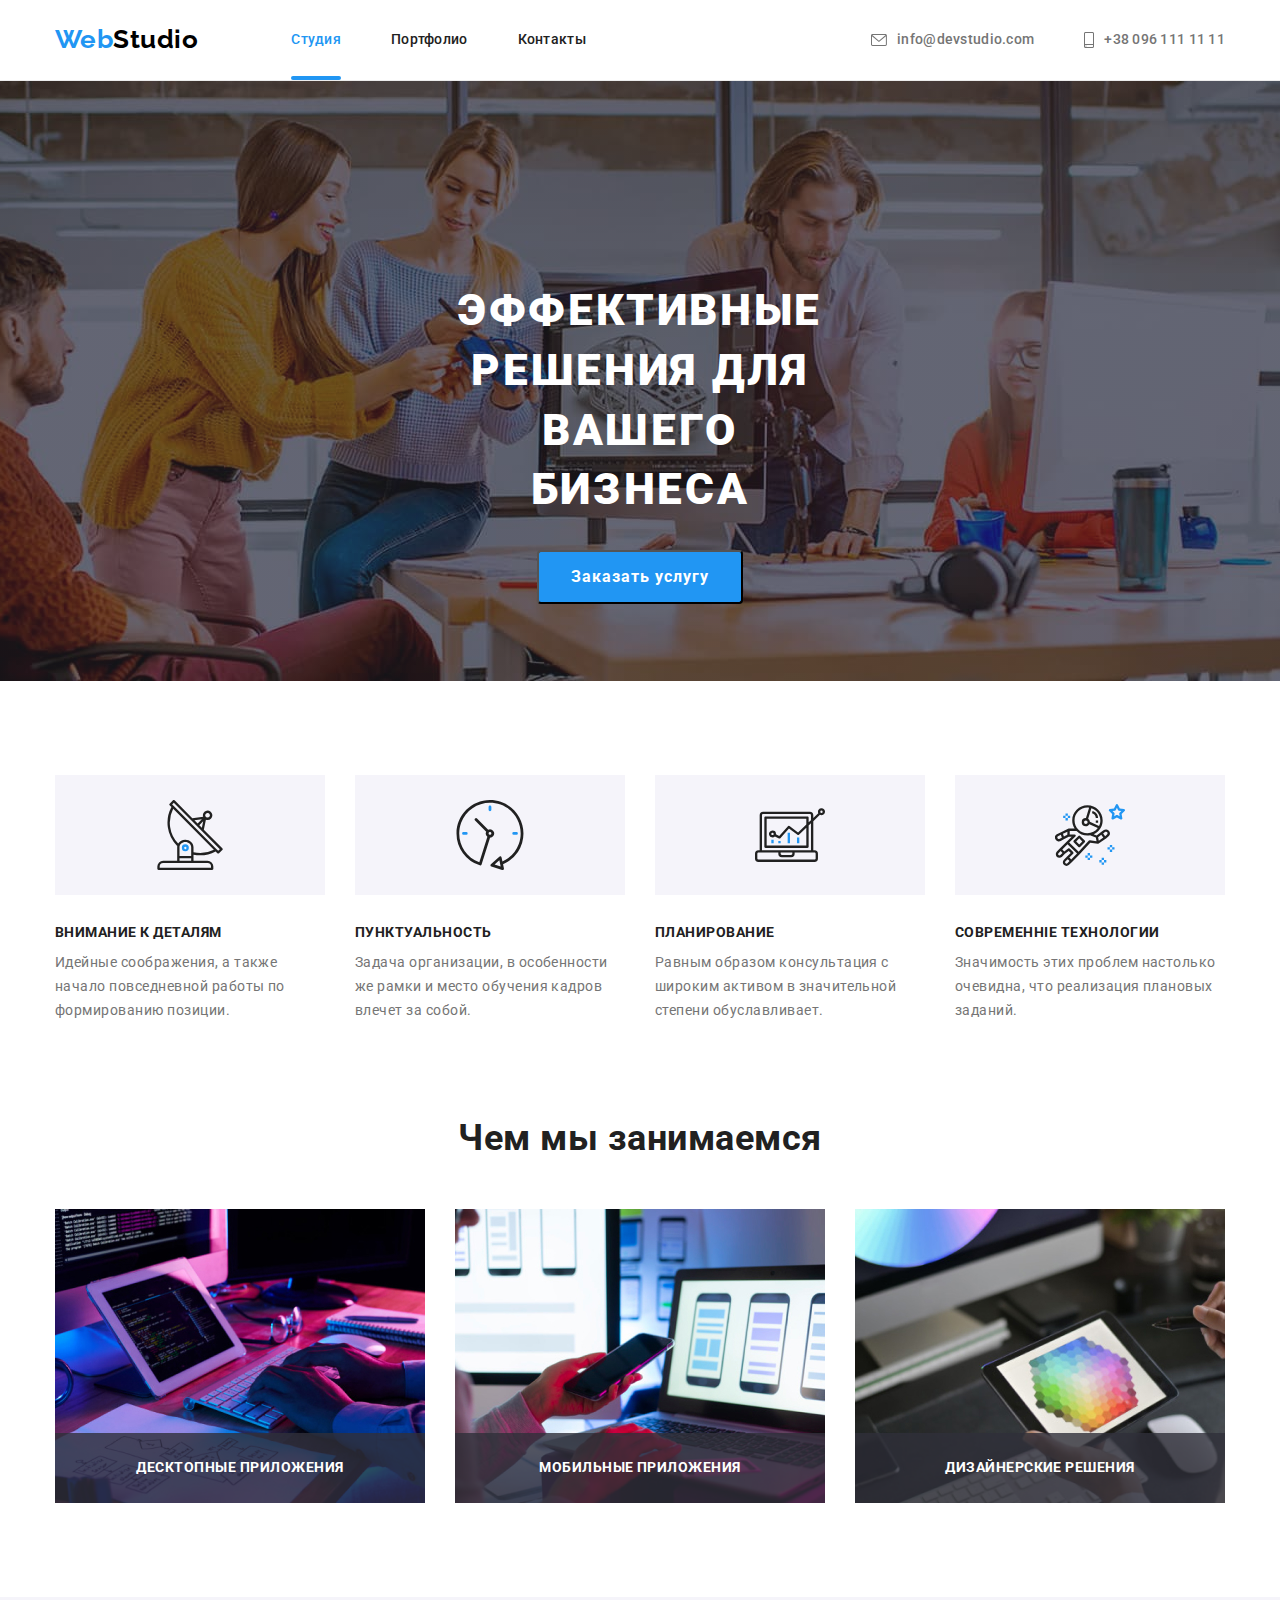
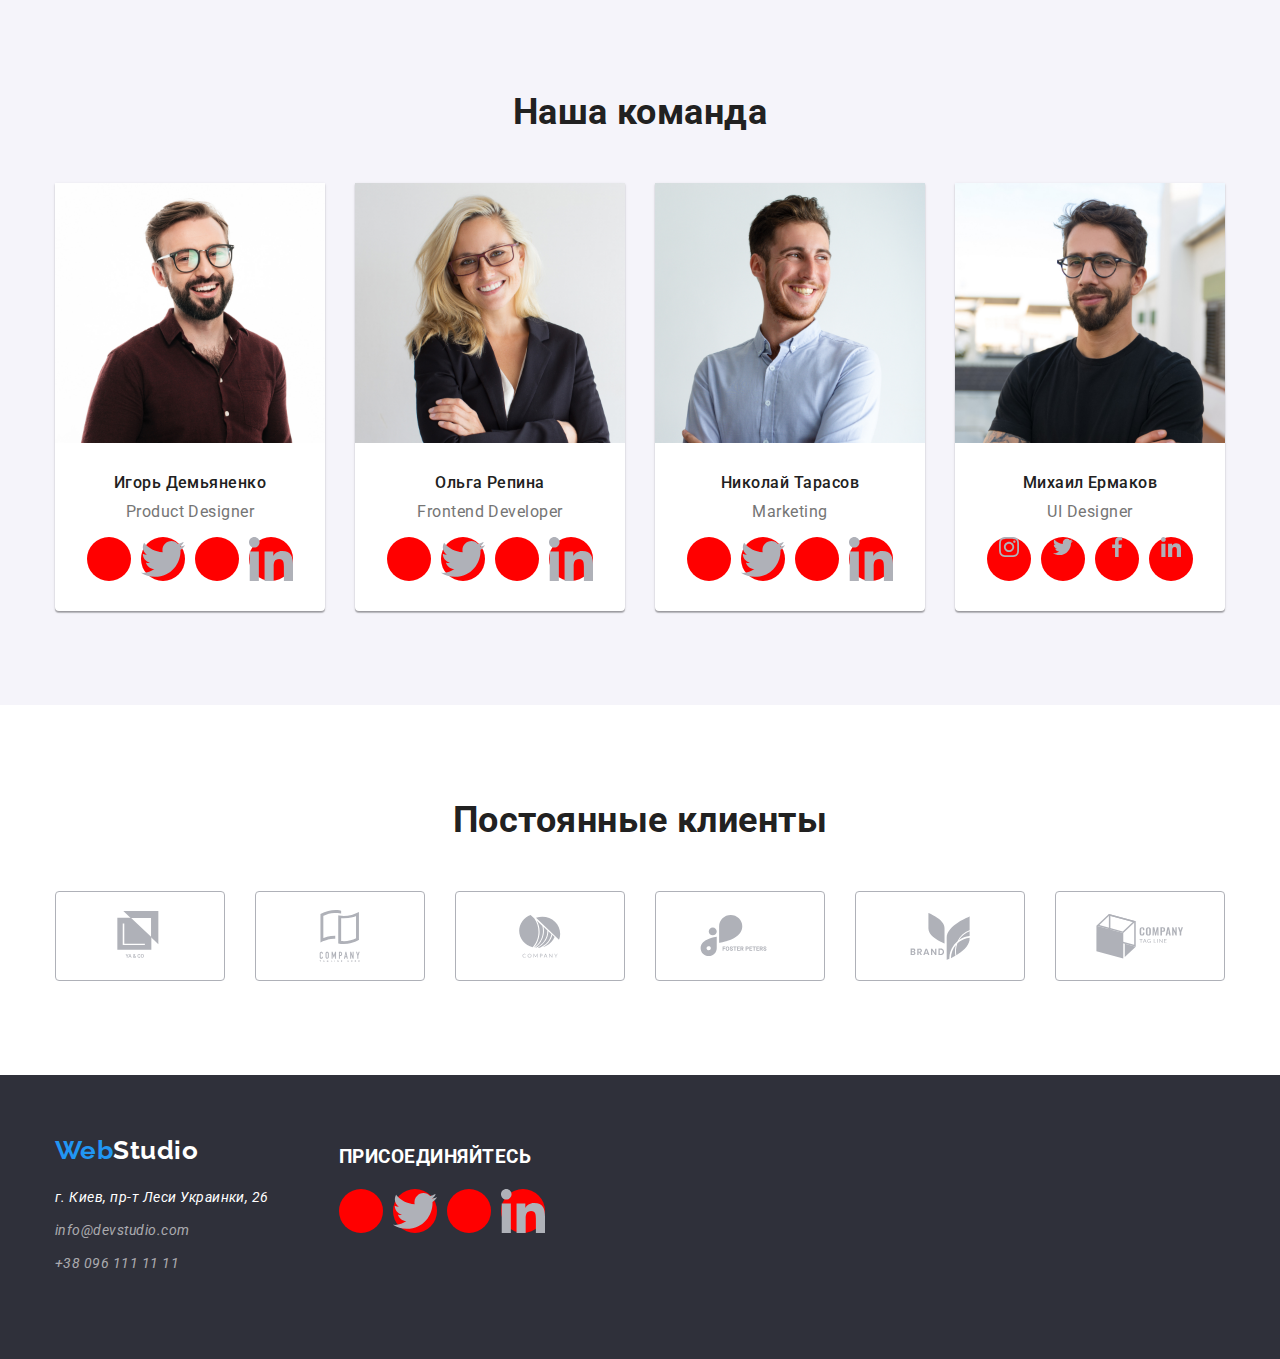
==== commit 32ce2c00: "начал иконки переделывать" ====
--- a/index.html
+++ b/index.html
@@ -275,28 +275,28 @@
               <ul class="social-list">
                 <li class="social-item">
                   <a href="" class="social-link">
-                    <svg class="link-icon" width="44" height="44">
-                      <use href="./images/symbol-defs.svg#icon-instadram"></use>
-                    </svg>
-                  </a>
-                </li>
-                <li class="social-item">
-                  <a href="" class="social-link">
-                    <svg class="link-icon" width="44" height="44">
+                    <svg class="link-icon" width="20" height="20">
+                      <use href="./images/symbol-defs.svg#icon-instagram"></use>
+                    </svg>
+                  </a>
+                </li>
+                <li class="social-item">
+                  <a href="" class="social-link">
+                    <svg class="link-icon" width="20" height="20">
                       <use href="./images/symbol-defs.svg#icon-twitter"></use>
                     </svg>
                   </a>
                 </li>
                 <li class="social-item">
                   <a href="" class="social-link">
-                    <svg class="link-icon" width="44" height="44">
-                      <use href="./images/symbol-defs.svg#icon-faceboock"></use>
-                    </svg>
-                  </a>
-                </li>
-                <li class="social-item">
-                  <a href="" class="social-link">
-                    <svg class="link-icon" width="44" height="44">
+                    <svg class="link-icon" width="20" height="20">
+                      <use href="./images/symbol-defs.svg#icon-facebook"></use>
+                    </svg>
+                  </a>
+                </li>
+                <li class="social-item">
+                  <a href="" class="social-link">
+                    <svg class="link-icon" width="20" height="20">
                       <use href="./images/symbol-defs.svg#icon-linter"></use>
                     </svg>
                   </a>
--- a/css/style.css
+++ b/css/style.css
@@ -335,10 +335,12 @@
   margin-top: 16px;
   margin-bottom: 30px;
 }
-
+.circle {
+  fill: #ffffff;
+}
 .link-icon {
-  --color3: var(--white-text);
-  --color4: #afb1b8;
+  /* --color3: var(--white-text);
+  --color4: #afb1b8; */
 
   /* transition: all 250ms cubic-bezier(0.4, 0, 0.2, 1); */
   /* fill 500ms cubic-bezier(0.4, 0, 0.2, 1); */
@@ -346,6 +348,16 @@
 .link-icon:hover {
   --color3: var(--accent-color);
   --color4: var(--white-text);
+}
+.social-link {
+  display: block;
+  padding: 0;
+  height: 44px;
+  width: 44px;
+  background-color: red;
+  border-radius: 50%;
+  justify-content: center;
+  text-align: center;
 }
 
 .social-item:not(:last-child) {
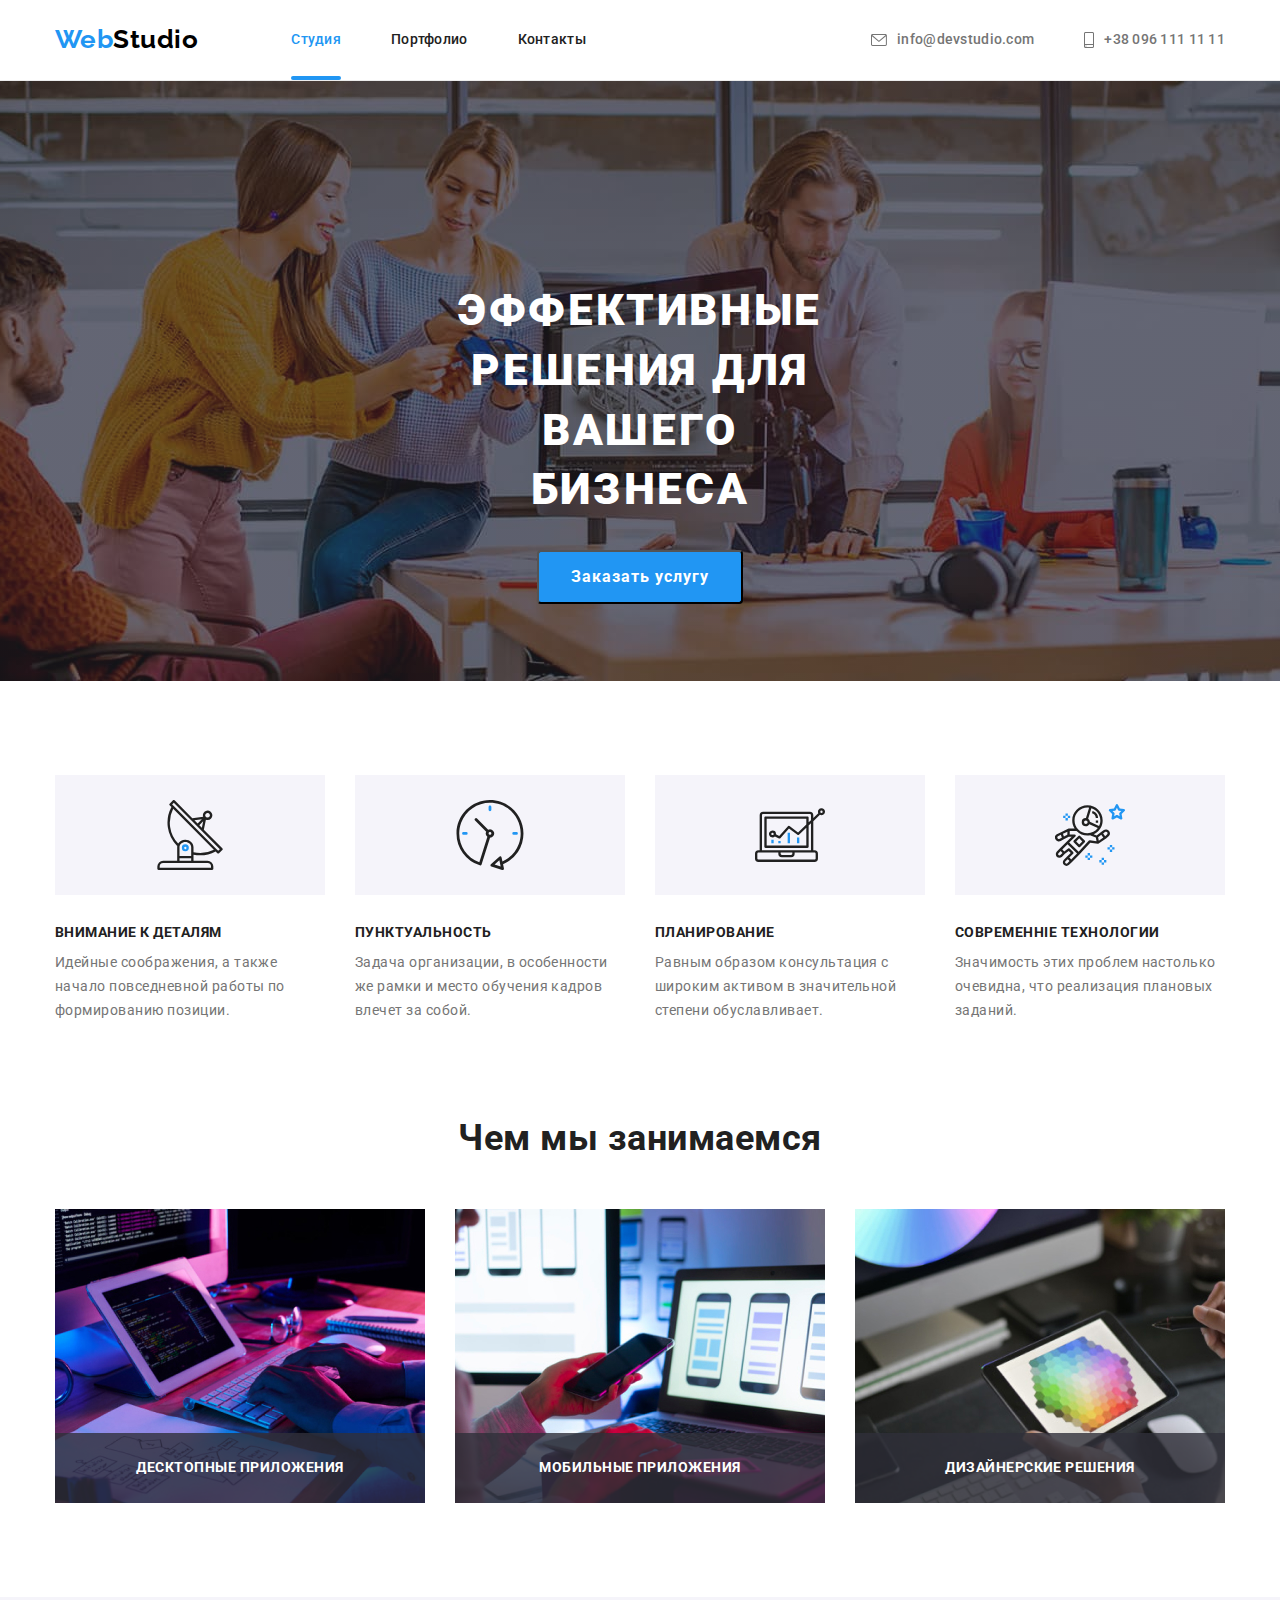
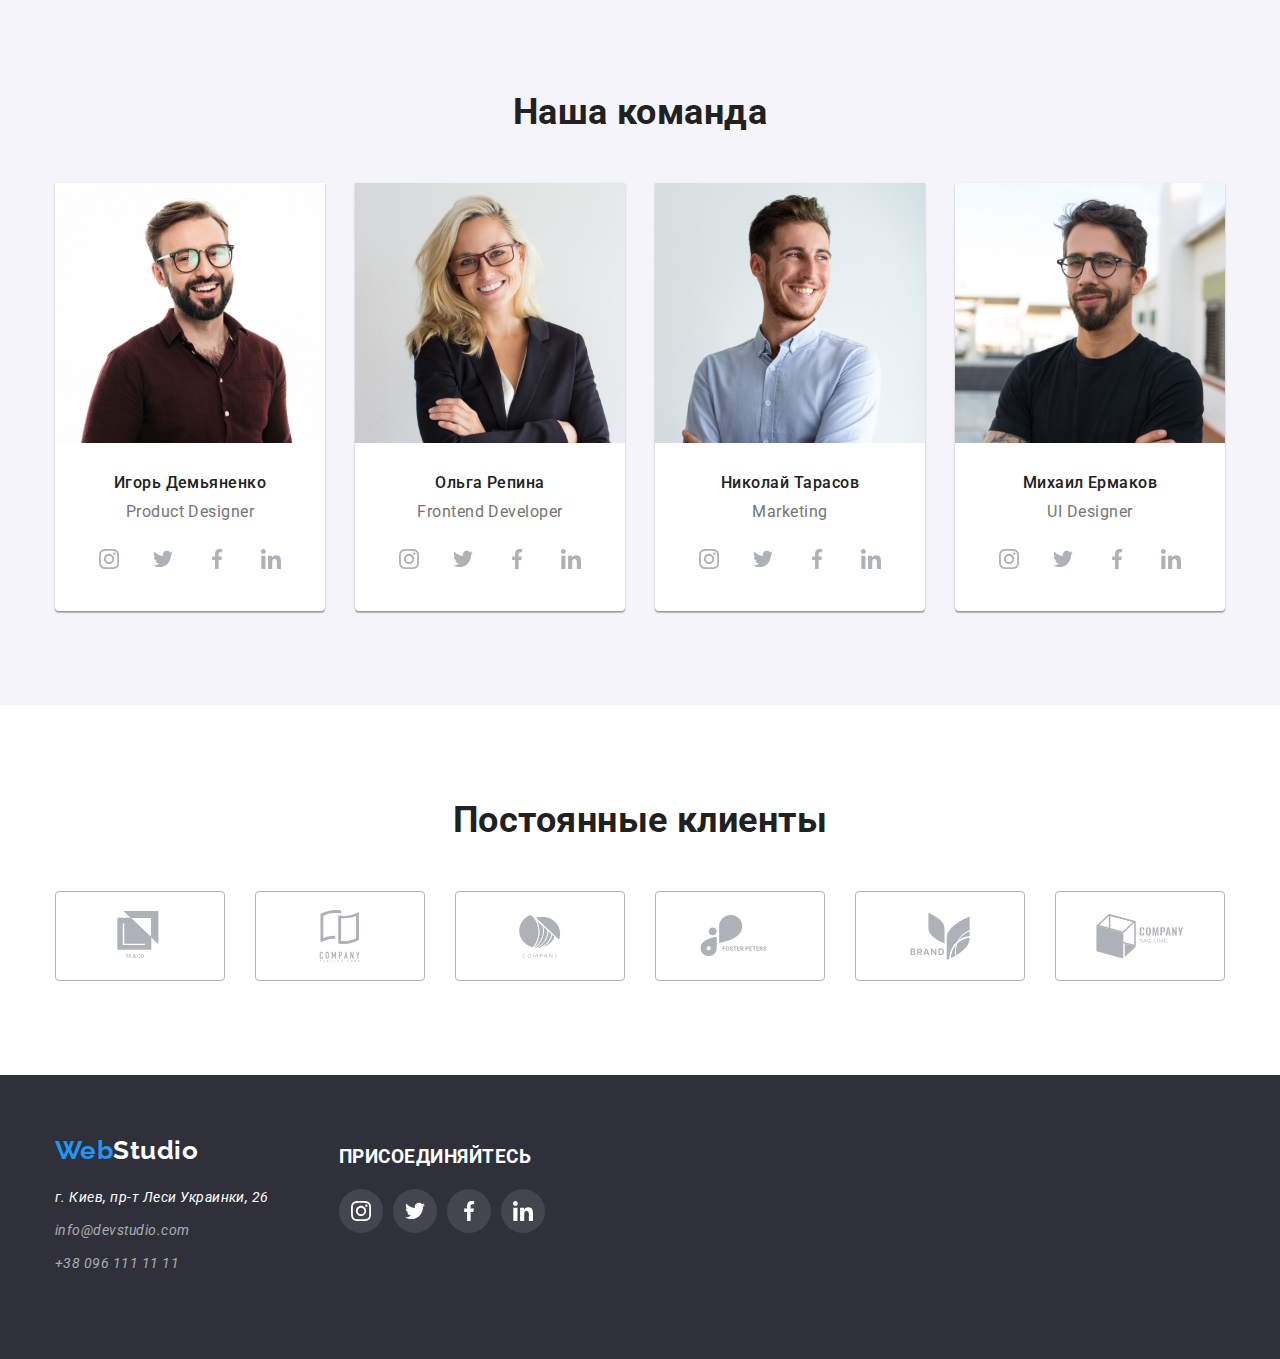
==== commit c1384cd9: "Закончил оформление ДЗ5" ====
--- a/index.html
+++ b/index.html
@@ -155,31 +155,31 @@
               />
               <h3 class="name">Игорь Демьяненко</h3>
               <p class="specialty">Product Designer</p>
-              <ul class="social-list">
-                <li class="social-item">
-                  <a href="" class="social-link">
-                    <svg class="link-icon" width="44" height="44">
-                      <use href="./images/symbol-defs.svg#icon-instadram"></use>
-                    </svg>
-                  </a>
-                </li>
-                <li class="social-item">
-                  <a href="" class="social-link">
-                    <svg class="link-icon" width="44" height="44">
+             <ul class="social-list">
+                <li class="social-item">
+                  <a href="" class="social-link">
+                    <svg class="link-icon" width="20" height="20">
+                      <use href="./images/symbol-defs.svg#icon-instagram"></use>
+                    </svg>
+                  </a>
+                </li>
+                <li class="social-item">
+                  <a href="" class="social-link">
+                    <svg class="link-icon" width="20" height="20">
                       <use href="./images/symbol-defs.svg#icon-twitter"></use>
                     </svg>
                   </a>
                 </li>
                 <li class="social-item">
                   <a href="" class="social-link">
-                    <svg class="link-icon" width="44" height="44">
-                      <use href="./images/symbol-defs.svg#icon-faceboock"></use>
-                    </svg>
-                  </a>
-                </li>
-                <li class="social-item">
-                  <a href="" class="social-link">
-                    <svg class="link-icon" width="44" height="44">
+                    <svg class="link-icon" width="20" height="20">
+                      <use href="./images/symbol-defs.svg#icon-facebook"></use>
+                    </svg>
+                  </a>
+                </li>
+                <li class="social-item">
+                  <a href="" class="social-link">
+                    <svg class="link-icon" width="20" height="20">
                       <use href="./images/symbol-defs.svg#icon-linter"></use>
                     </svg>
                   </a>
@@ -197,28 +197,28 @@
               <ul class="social-list">
                 <li class="social-item">
                   <a href="" class="social-link">
-                    <svg class="link-icon" width="44" height="44">
-                      <use href="./images/symbol-defs.svg#icon-instadram"></use>
-                    </svg>
-                  </a>
-                </li>
-                <li class="social-item">
-                  <a href="" class="social-link">
-                    <svg class="link-icon" width="44" height="44">
+                    <svg class="link-icon" width="20" height="20">
+                      <use href="./images/symbol-defs.svg#icon-instagram"></use>
+                    </svg>
+                  </a>
+                </li>
+                <li class="social-item">
+                  <a href="" class="social-link">
+                    <svg class="link-icon" width="20" height="20">
                       <use href="./images/symbol-defs.svg#icon-twitter"></use>
                     </svg>
                   </a>
                 </li>
                 <li class="social-item">
                   <a href="" class="social-link">
-                    <svg class="link-icon" width="44" height="44">
-                      <use href="./images/symbol-defs.svg#icon-faceboock"></use>
-                    </svg>
-                  </a>
-                </li>
-                <li class="social-item">
-                  <a href="" class="social-link">
-                    <svg class="link-icon" width="44" height="44">
+                    <svg class="link-icon" width="20" height="20">
+                      <use href="./images/symbol-defs.svg#icon-facebook"></use>
+                    </svg>
+                  </a>
+                </li>
+                <li class="social-item">
+                  <a href="" class="social-link">
+                    <svg class="link-icon" width="20" height="20">
                       <use href="./images/symbol-defs.svg#icon-linter"></use>
                     </svg>
                   </a>
@@ -233,31 +233,31 @@
               />
               <h3 class="name">Николай Тарасов</h3>
               <p class="specialty">Marketing</p>
-              <ul class="social-list">
-                <li class="social-item">
-                  <a href="" class="social-link">
-                    <svg class="link-icon" width="44" height="44">
-                      <use href="./images/symbol-defs.svg#icon-instadram"></use>
-                    </svg>
-                  </a>
-                </li>
-                <li class="social-item">
-                  <a href="" class="social-link">
-                    <svg class="link-icon" width="44" height="44">
+           <ul class="social-list">
+                <li class="social-item">
+                  <a href="" class="social-link">
+                    <svg class="link-icon" width="20" height="20">
+                      <use href="./images/symbol-defs.svg#icon-instagram"></use>
+                    </svg>
+                  </a>
+                </li>
+                <li class="social-item">
+                  <a href="" class="social-link">
+                    <svg class="link-icon" width="20" height="20">
                       <use href="./images/symbol-defs.svg#icon-twitter"></use>
                     </svg>
                   </a>
                 </li>
                 <li class="social-item">
                   <a href="" class="social-link">
-                    <svg class="link-icon" width="44" height="44">
-                      <use href="./images/symbol-defs.svg#icon-faceboock"></use>
-                    </svg>
-                  </a>
-                </li>
-                <li class="social-item">
-                  <a href="" class="social-link">
-                    <svg class="link-icon" width="44" height="44">
+                    <svg class="link-icon" width="20" height="20">
+                      <use href="./images/symbol-defs.svg#icon-facebook"></use>
+                    </svg>
+                  </a>
+                </li>
+                <li class="social-item">
+                  <a href="" class="social-link">
+                    <svg class="link-icon" width="20" height="20">
                       <use href="./images/symbol-defs.svg#icon-linter"></use>
                     </svg>
                   </a>
@@ -382,29 +382,29 @@
           <h3 class="title footer">ПРИСОЕДИНЯЙТЕСЬ</h3>
           <ul class="social-list footer">
             <li class="social-item">
-              <a href="" class="social-link">
-                <svg class="link-icon footer" width="44" height="44">
-                  <use href="./images/symbol-defs.svg#icon-instadram"></use>
+              <a href="" class="social-link footer">
+                <svg class="link-icon" width="20" height="20">
+                  <use href="./images/symbol-defs.svg#icon-instagram"></use>
                 </svg>
               </a>
             </li>
             <li class="social-item">
-              <a href="" class="social-link">
-                <svg class="link-icon footer" width="44" height="44">
+              <a href="" class="social-link footer">
+                <svg class="link-icon" width="20" height="20">
                   <use href="./images/symbol-defs.svg#icon-twitter"></use>
                 </svg>
               </a>
             </li>
             <li class="social-item">
-              <a href="" class="social-link">
-                <svg class="link-icon footer" width="44" height="44">
-                  <use href="./images/symbol-defs.svg#icon-faceboock"></use>
+              <a href="" class="social-link footer">
+                <svg class="link-icon" width="20" height="20">
+                  <use href="./images/symbol-defs.svg#icon-facebook"></use>
                 </svg>
               </a>
             </li>
             <li class="social-item">
-              <a href="" class="social-link">
-                <svg class="link-icon footer" width="44" height="44">
+              <a href="" class="social-link footer">
+                <svg class="link-icon" width="20" height="20">
                   <use href="./images/symbol-defs.svg#icon-linter"></use>
                 </svg>
               </a>
--- a/css/style.css
+++ b/css/style.css
@@ -350,14 +350,27 @@
   --color4: var(--white-text);
 }
 .social-link {
-  display: block;
+  display: flex;
   padding: 0;
   height: 44px;
   width: 44px;
-  background-color: red;
+  fill: #afb1b8;
+  background-color: var(--white-text);
   border-radius: 50%;
   justify-content: center;
-  text-align: center;
+  align-items: center;
+
+  background-repeat: no-repeat;
+  background-position: center;
+
+  transition: fill 250ms cubic-bezier(0.4, 0, 0.2, 1),
+    background-color 250ms cubic-bezier(0.4, 0, 0.2, 1);
+}
+
+.social-link:hover,
+.social-link:focus {
+  fill: var(--white-text);
+  background-color: var(--accent-color);
 }
 
 .social-item:not(:last-child) {
@@ -559,14 +572,17 @@
   color: var(--white-text);
   margin-bottom: 20px;
 }
-.link-icon.footer {
-  --color3: rgba(255, 255, 255, 0.1);
-  --color4: var(--white-text);
-}
-.link-icon.footer:hover {
-  --color3: var(--accent-color);
-  --color4: var(--white-text);
-}
+
+.social-link.footer {
+  fill: var(--white-text);
+  background-color: rgba(255, 255, 255, 0.1);
+}
+
+.social-link.footer:hover,
+.social-link.footer:focus {
+  background-color: var(--accent-color);
+}
+
 .logo-footer {
   color: var(--accent-color);
   font-family: Raleway, sans-serif;
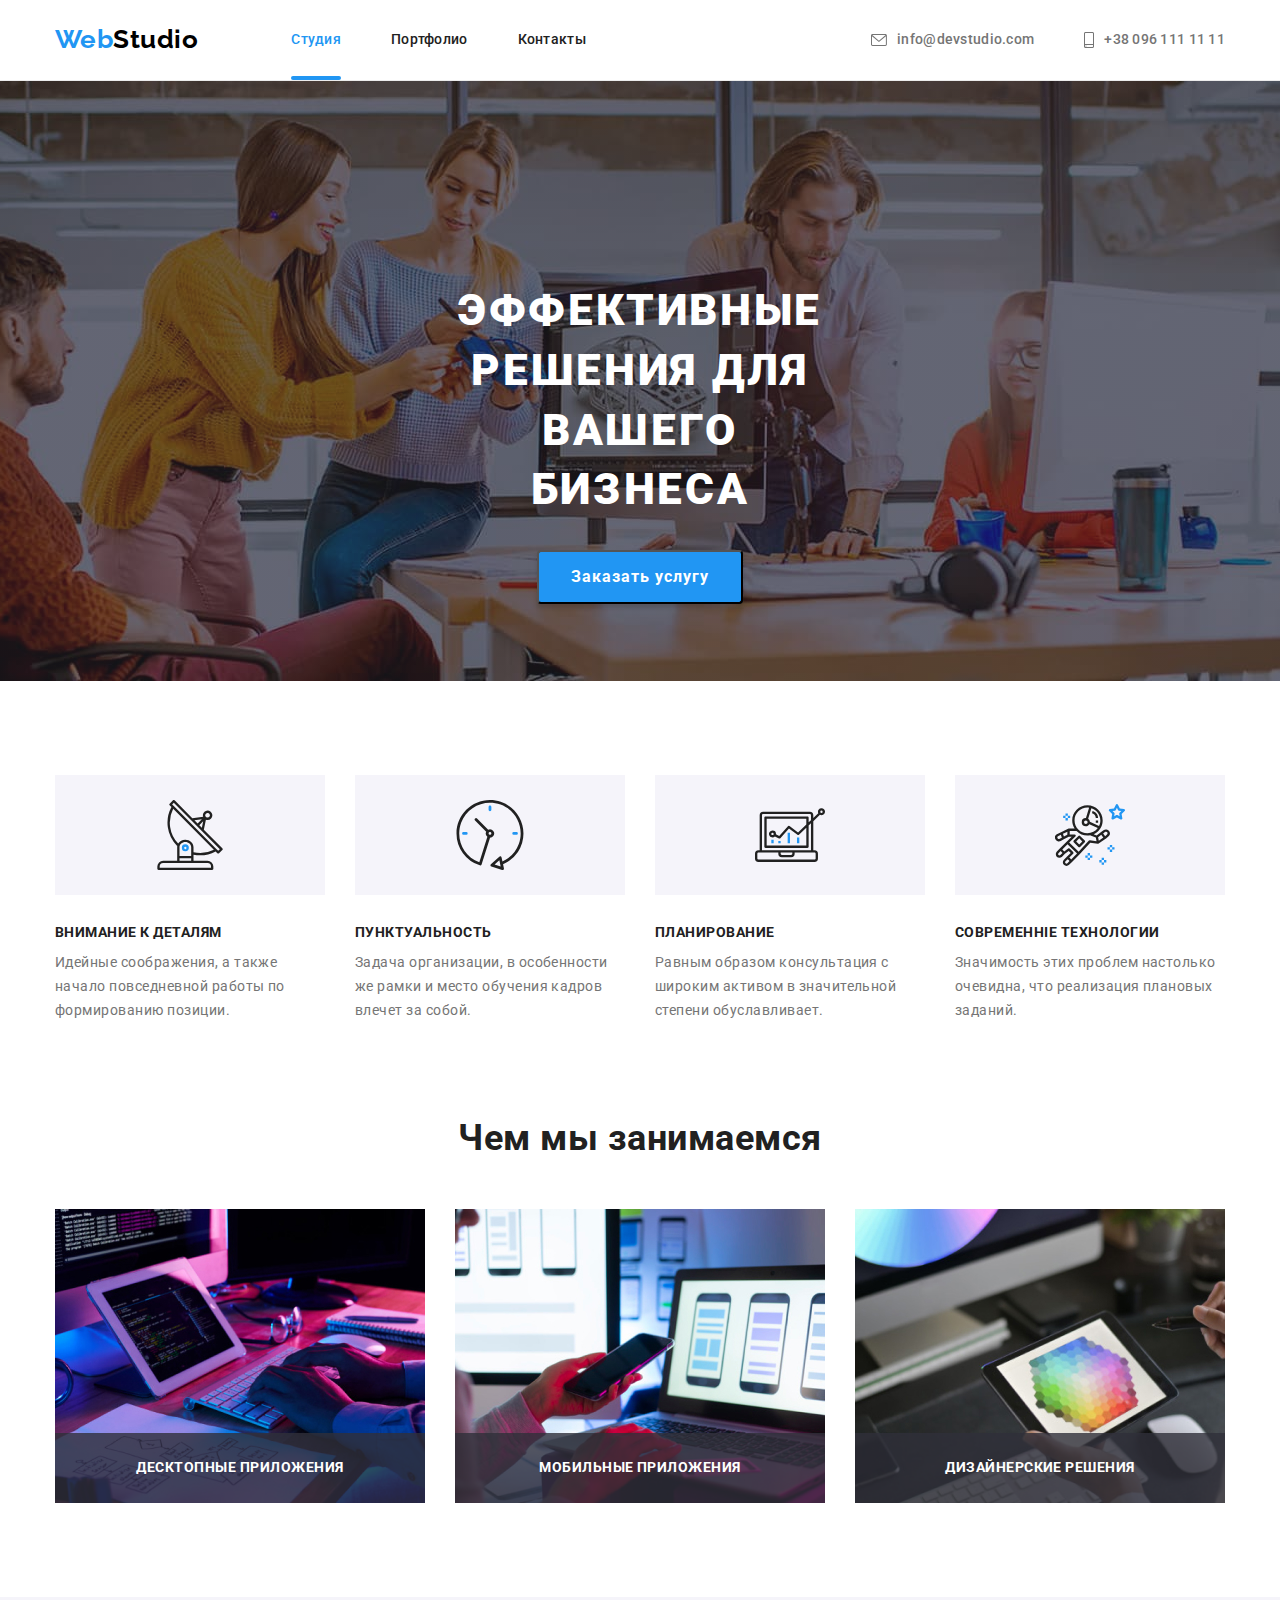
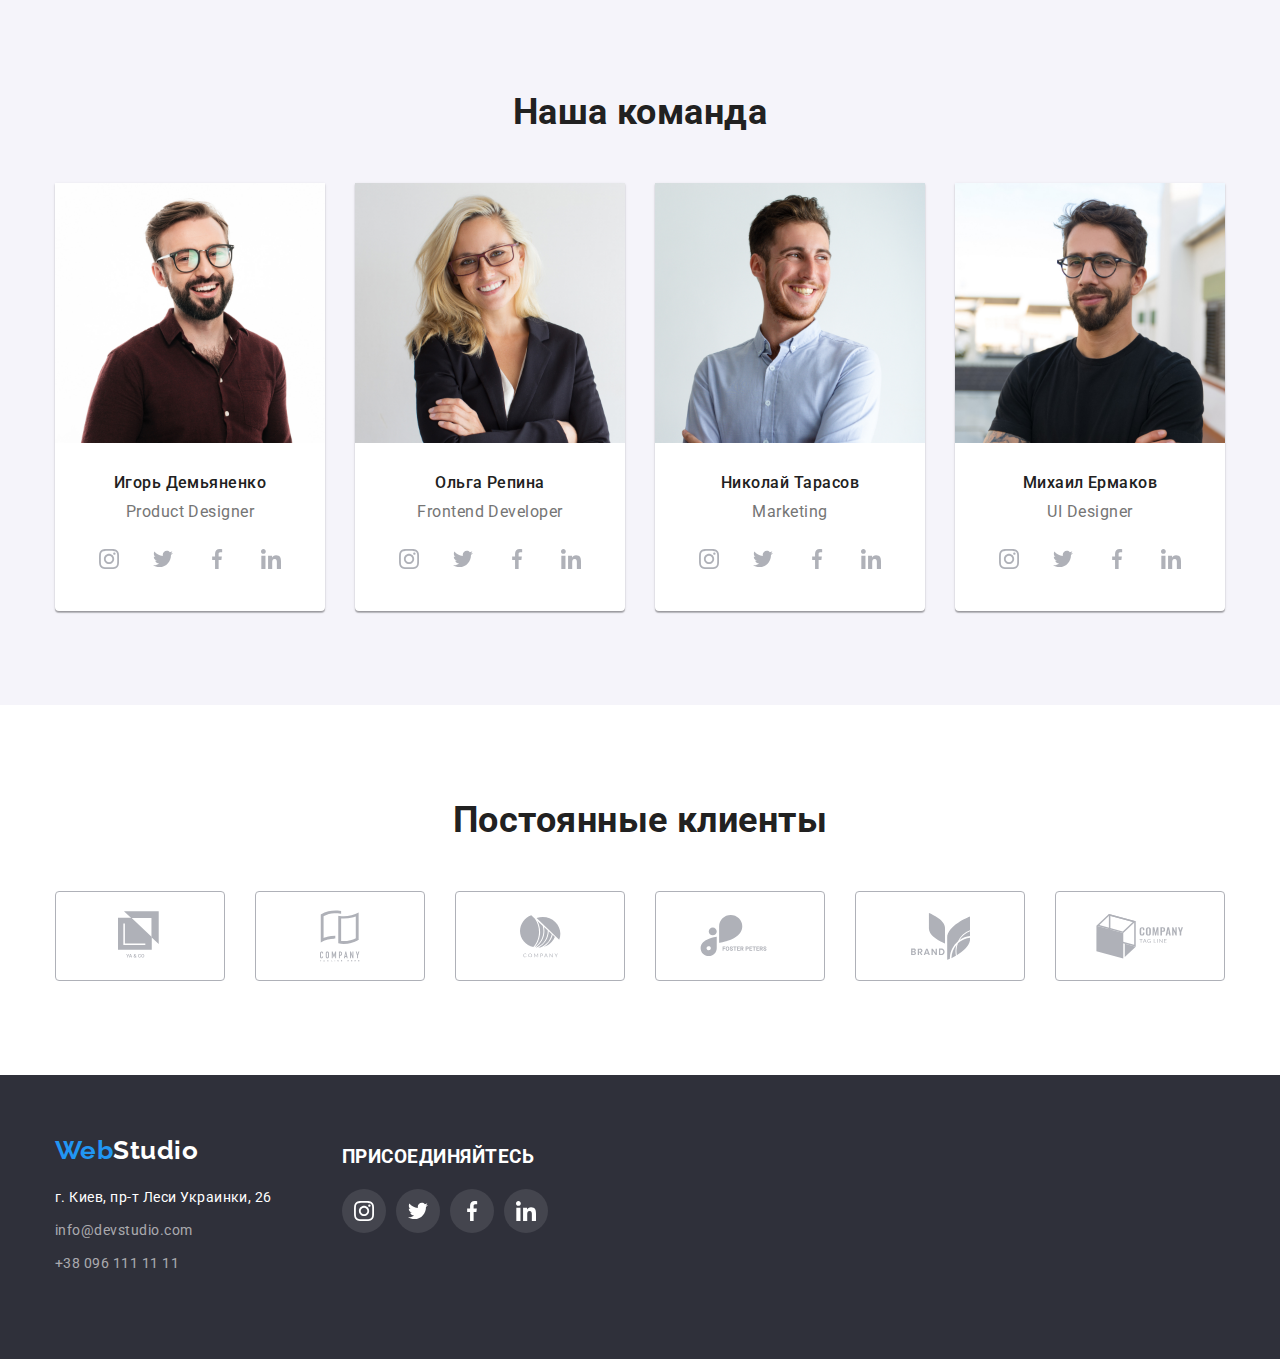
==== commit f0e82f1b: "DZ5 #28" ====
--- a/index.html
+++ b/index.html
@@ -62,7 +62,6 @@
         <div class="overlay">
           <h1 class="hero-title">ЭФФЕКТИВНЫЕ РЕШЕНИЯ ДЛЯ ВАШЕГО БИЗНЕСА</h1>
           <button class="button" data-modal-open>Заказать услугу</button>
-          
         </div>
       </section>
 
@@ -155,7 +154,7 @@
               />
               <h3 class="name">Игорь Демьяненко</h3>
               <p class="specialty">Product Designer</p>
-             <ul class="social-list">
+              <ul class="social-list">
                 <li class="social-item">
                   <a href="" class="social-link">
                     <svg class="link-icon" width="20" height="20">
@@ -233,7 +232,7 @@
               />
               <h3 class="name">Николай Тарасов</h3>
               <p class="specialty">Marketing</p>
-           <ul class="social-list">
+              <ul class="social-list">
                 <li class="social-item">
                   <a href="" class="social-link">
                     <svg class="link-icon" width="20" height="20">
@@ -313,42 +312,42 @@
           <ul class="client-list">
             <li class="client-item">
               <a href="" class="client-link">
-                <svg class="client-icon" widht="45" height="50">
+                <svg class="client-icon" width="45" height="50">
                   <use href="./images/symbol-defs.svg#icon-logo-1"></use>
                 </svg>
               </a>
             </li>
             <li class="client-item">
               <a href="" class="client-link">
-                <svg class="client-icon" widht="40" height="52">
+                <svg class="client-icon" width="40" height="52">
                   <use href="./images/symbol-defs.svg#icon-logo-2"></use>
                 </svg>
               </a>
             </li>
             <li class="client-item">
               <a href="" class="client-link">
-                <svg class="client-icon" widht="41" height="43">
+                <svg class="client-icon" width="41" height="43">
                   <use href="./images/symbol-defs.svg#icon-logo-3"></use>
                 </svg>
               </a>
             </li>
             <li class="client-item">
               <a href="" class="client-link">
-                <svg class="client-icon" widht="80" height="42">
+                <svg class="client-icon" width="80" height="42">
                   <use href="./images/symbol-defs.svg#icon-logo-4"></use>
                 </svg>
               </a>
             </li>
             <li class="client-item">
               <a href="" class="client-link">
-                <svg class="client-icon" widht="59" height="47">
+                <svg class="client-icon" width="59" height="47">
                   <use href="./images/symbol-defs.svg#icon-logo-5"></use>
                 </svg>
               </a>
             </li>
             <li class="client-item">
               <a href="" class="client-link">
-                <svg class="client-icon" widht="90" height="45">
+                <svg class="client-icon" width="90" height="45">
                   <use href="./images/symbol-defs.svg#icon-logo-6"></use>
                 </svg>
               </a>
@@ -362,21 +361,22 @@
     <footer>
       <div class="container footer">
         <div class="container-adress-footer">
-           <a href="/" class="logo-footer">
-          Web<span class="studio-footer">Studio</span>
+          <a href="/" class="logo-footer">
+            Web<span class="studio-footer">Studio</span>
           </a>
           <address>
-          <ul class="adress-title">
-            <li class="location"><p>г. Киев, пр-т Леси Украинки, 26</p></li>
-            <li>
-              <a href="mailto:info@devstudio.com" class="link"
-                >info@devstudio.com</a
-              >
-            </li>
-            <li>
-              <a href="tel:+380961111111" class="link">+38 096 111 11 11</a>
-            </li>
-          </ul>
+            <ul class="adress-title">
+              <li class="location"><p>г. Киев, пр-т Леси Украинки, 26</p></li>
+              <li>
+                <a href="mailto:info@devstudio.com" class="link"
+                  >info@devstudio.com</a
+                >
+              </li>
+              <li>
+                <a href="tel:+380961111111" class="link">+38 096 111 11 11</a>
+              </li>
+            </ul>
+          </address>
         </div>
         <div class="container-list-footer">
           <h3 class="title footer">ПРИСОЕДИНЯЙТЕСЬ</h3>
@@ -411,21 +411,17 @@
             </li>
           </ul>
         </div>
-       
-          
-        </address>
       </div>
     </footer>
     <div class="backdrop is-is-hidden" data-modal>
       <div class="modal">
         <button class="button-close" data-modal-close>
-          <svg class="close-icon" widht="30" height="30">
-                  <use href="./images/symbol-defs.svg#icon-close"></use>
-                </svg>
+          <svg class="close-icon" width="30" height="30">
+            <use href="./images/symbol-defs.svg#icon-close"></use>
+          </svg>
         </button>
       </div>
     </div>
-    <script src="./js/modal.js">
-    </script>
+    <script src="./js/modal.js"></script>
   </body>
 </html>
--- a/css/style.css
+++ b/css/style.css
@@ -5,6 +5,7 @@
   --studio-text: #000000;
   --white-text: #ffffff;
   --bg-button-portfolio: #f5f4fa;
+  --bezier: 250ms cubic-bezier(0.4, 0, 0.2, 1);
 }
 body {
   background-color: var(--white-text);
@@ -73,7 +74,7 @@
   letter-spacing: 0.02em;
   text-decoration: none;
 
-  transition: color 250ms cubic-bezier(0.4, 0, 0.2, 1);
+  transition: color var(--bezier);
   position: relative;
 }
 .header-nav a:hover,
@@ -97,7 +98,7 @@
   border-radius: 2px;
 
   transform: scaleX(0);
-  transition: transform 250ms cubic-bezier(0.4, 0, 0.2, 1);
+  transition: transform var(--bezier);
 }
 
 .header-nav .link.current::after {
@@ -135,7 +136,7 @@
   line-height: 1.14;
   letter-spacing: 0.02em;
   text-decoration: none;
-  transition: color 250ms cubic-bezier(0.4, 0, 0.2, 1);
+  transition: color var(--bezier);
 }
 .header-adress a:hover,
 .header-adress a:focus {
@@ -332,19 +333,20 @@
 .social-list {
   display: flex;
   justify-content: center;
+  height: 44px;
   margin-top: 16px;
   margin-bottom: 30px;
 }
 .circle {
   fill: #ffffff;
 }
-.link-icon {
+/* .link-icon {
   /* --color3: var(--white-text);
   --color4: #afb1b8; */
 
-  /* transition: all 250ms cubic-bezier(0.4, 0, 0.2, 1); */
-  /* fill 500ms cubic-bezier(0.4, 0, 0.2, 1); */
-}
+/* transition: all 250ms cubic-bezier(0.4, 0, 0.2, 1); */
+/* fill 500ms cubic-bezier(0.4, 0, 0.2, 1); */
+/* } */
 .link-icon:hover {
   --color3: var(--accent-color);
   --color4: var(--white-text);
@@ -363,8 +365,7 @@
   background-repeat: no-repeat;
   background-position: center;
 
-  transition: fill 250ms cubic-bezier(0.4, 0, 0.2, 1),
-    background-color 250ms cubic-bezier(0.4, 0, 0.2, 1);
+  transition: fill var(--bezier), background-color var(--bezier);
 }
 
 .social-link:hover,
@@ -400,8 +401,7 @@
 .client-icon {
   fill: #afb1b8;
 
-  transition: fill 250ms cubic-bezier(0.4, 0, 0.2, 1),
-    border 250ms cubic-bezier(0.4, 0, 0.2, 1);
+  transition: fill var(--bezier), border var(--bezier);
 }
 .client-link:hover .client-icon {
   fill: var(--accent-color);
@@ -428,7 +428,9 @@
   letter-spacing: 0.06em;
   text-decoration: none;
 
-  transition: cursor 250ms cubic-bezier(0.4, 0, 0.2, 1);
+  box-shadow: 0px 4px 4px rgba(0, 0, 0, 0.15);
+
+  transition: cursor var(--bezier);
 }
 .button:hover {
   cursor: pointer;
@@ -455,7 +457,7 @@
 }
 
 .card-link .card-img {
-  padding: 24px 20px;
+  padding: 20px 24px;
 }
 
 .button-portfolio button {
@@ -476,9 +478,8 @@
   line-height: 1.63;
   text-decoration: none;
   text-align: center;
-  transition: background-color 250ms cubic-bezier(0.4, 0, 0.2, 1),
-    color 250ms cubic-bezier(0.4, 0, 0.2, 1),
-    cursor 250ms cubic-bezier(0.4, 0, 0.2, 1);
+  transition: background-color var(--bezier), color var(--bezier),
+    cursor var(--bezier);
 }
 
 .button-portfolio button:hover,
@@ -494,12 +495,14 @@
   font-size: 18px;
   line-height: 2;
   letter-spacing: 0.06em;
+
+  margin-bottom: 4px;
 }
 .card-link p {
   color: var(--primary-text-color);
   font-weight: 400;
   font-size: 16px;
-  line-height: 1.88;
+  line-height: 1.87;
 }
 .card-link a {
   text-decoration: none;
@@ -518,7 +521,7 @@
   border: 1px solid #eeeeee;
   box-sizing: border-box;
 
-  transition: box-shadow 250ms cubic-bezier(0.4, 0, 0.2, 1);
+  transition: box-shadow var(--bezier);
 }
 .card-link .item:hover {
   box-shadow: 0px 1px 1px rgba(0, 0, 0, 0.12), 0px 4px 4px rgba(0, 0, 0, 0.06),
@@ -540,7 +543,7 @@
   background: rgba(33, 150, 243, 0.9);
 
   transform: translateY(100%);
-  transition: transform 250ms cubic-bezier(0.4, 0, 0.2, 1);
+  transition: transform var(--bezier);
 }
 .card-link .item:hover .overlay-container {
   transform: translateY(0);
@@ -587,6 +590,7 @@
   color: var(--accent-color);
   font-family: Raleway, sans-serif;
   text-decoration: none;
+  font-style: normal;
   font-weight: 700;
   font-size: 26px;
   line-height: 1.2;
@@ -600,6 +604,7 @@
 .adress-title .location {
   color: var(--white-text);
   text-decoration: none;
+  font-style: normal;
   font-weight: 400;
   font-size: 14px;
   line-height: 1.71;
@@ -607,6 +612,7 @@
 .adress-title .link {
   color: rgba(255, 255, 255, 0.6);
   text-decoration: none;
+  font-style: normal;
   font-weight: 400;
   font-size: 14px;
   line-height: 1.71;
@@ -626,7 +632,7 @@
   background-color: rgba(0, 0, 0, 0.2);
 
   opacity: 1;
-  transition: opacity 250ms cubic-bezier(0.4, 0, 0.2, 1);
+  transition: opacity var(--bezier);
 }
 .backdrop.is-is-hidden {
   opacity: 0;
@@ -646,7 +652,7 @@
   height: 581px;
 
   transform: translate(-50%, -50%) scale(1);
-  transition: transform 250ms cubic-bezier(0.4, 0, 0.2, 1);
+  transition: transform var(--bezier);
 
   background: var(--white-text);
   box-shadow: 0px 1px 3px rgba(0, 0, 0, 0.12), 0px 1px 1px rgba(0, 0, 0, 0.14),
@@ -668,7 +674,7 @@
   width: 30px;
   border: none;
   border-radius: 50%;
-  transition: cursor 250ms cubic-bezier(0.4, 0, 0.2, 1);
+  transition: cursor var(--bezier);
 }
 .button-close:hover {
   cursor: pointer;
